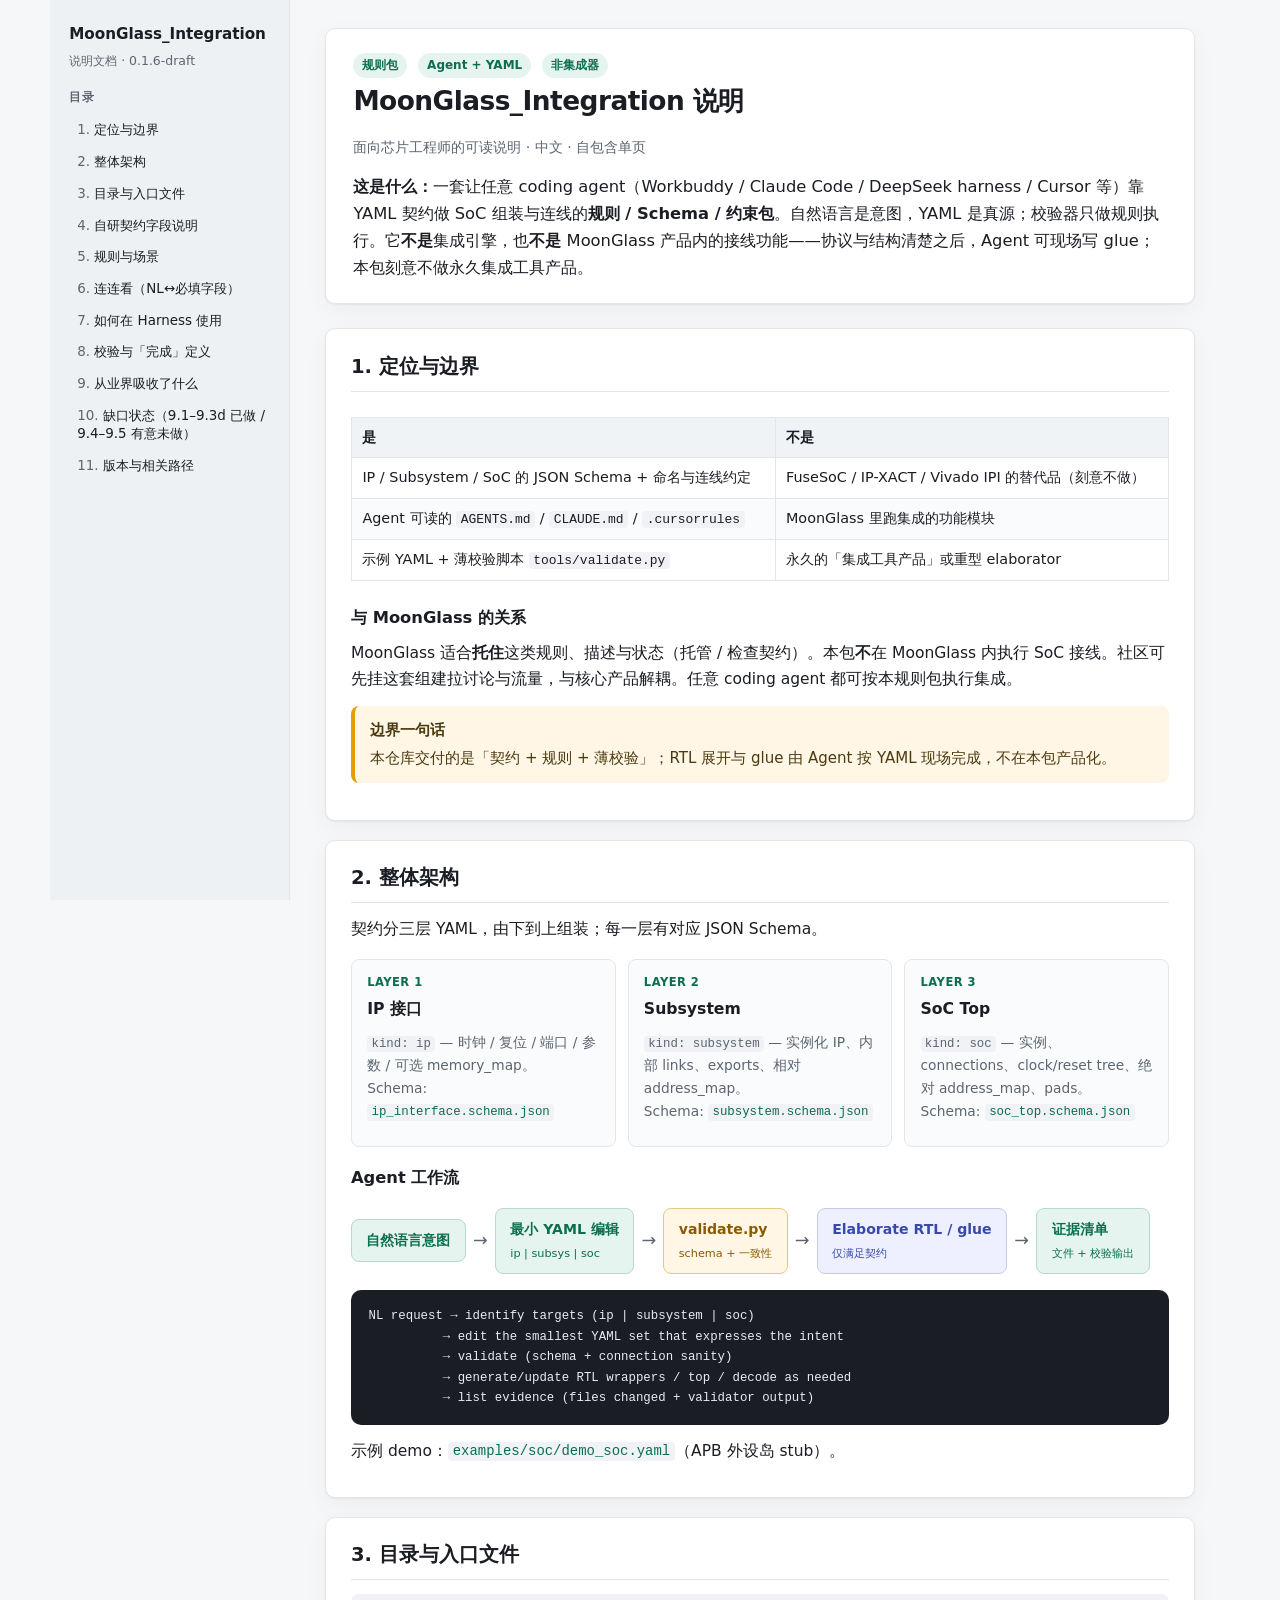
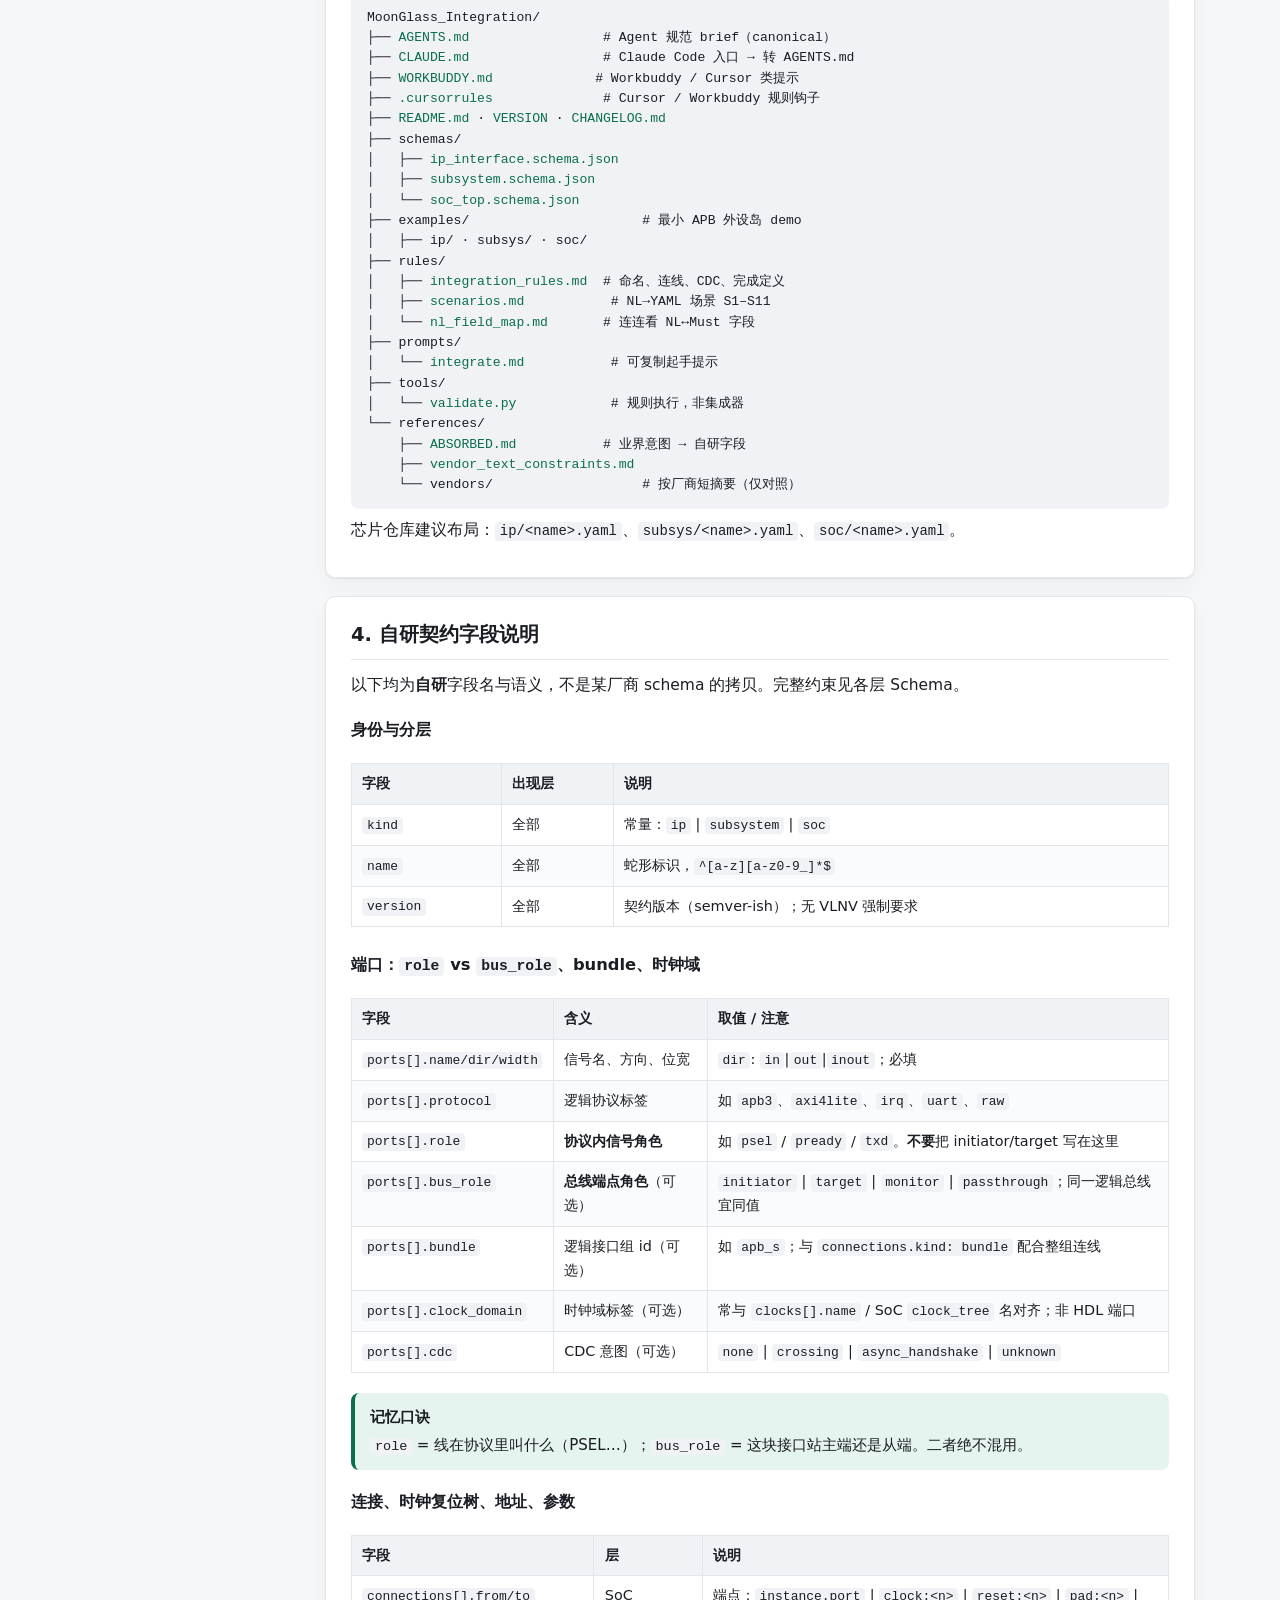
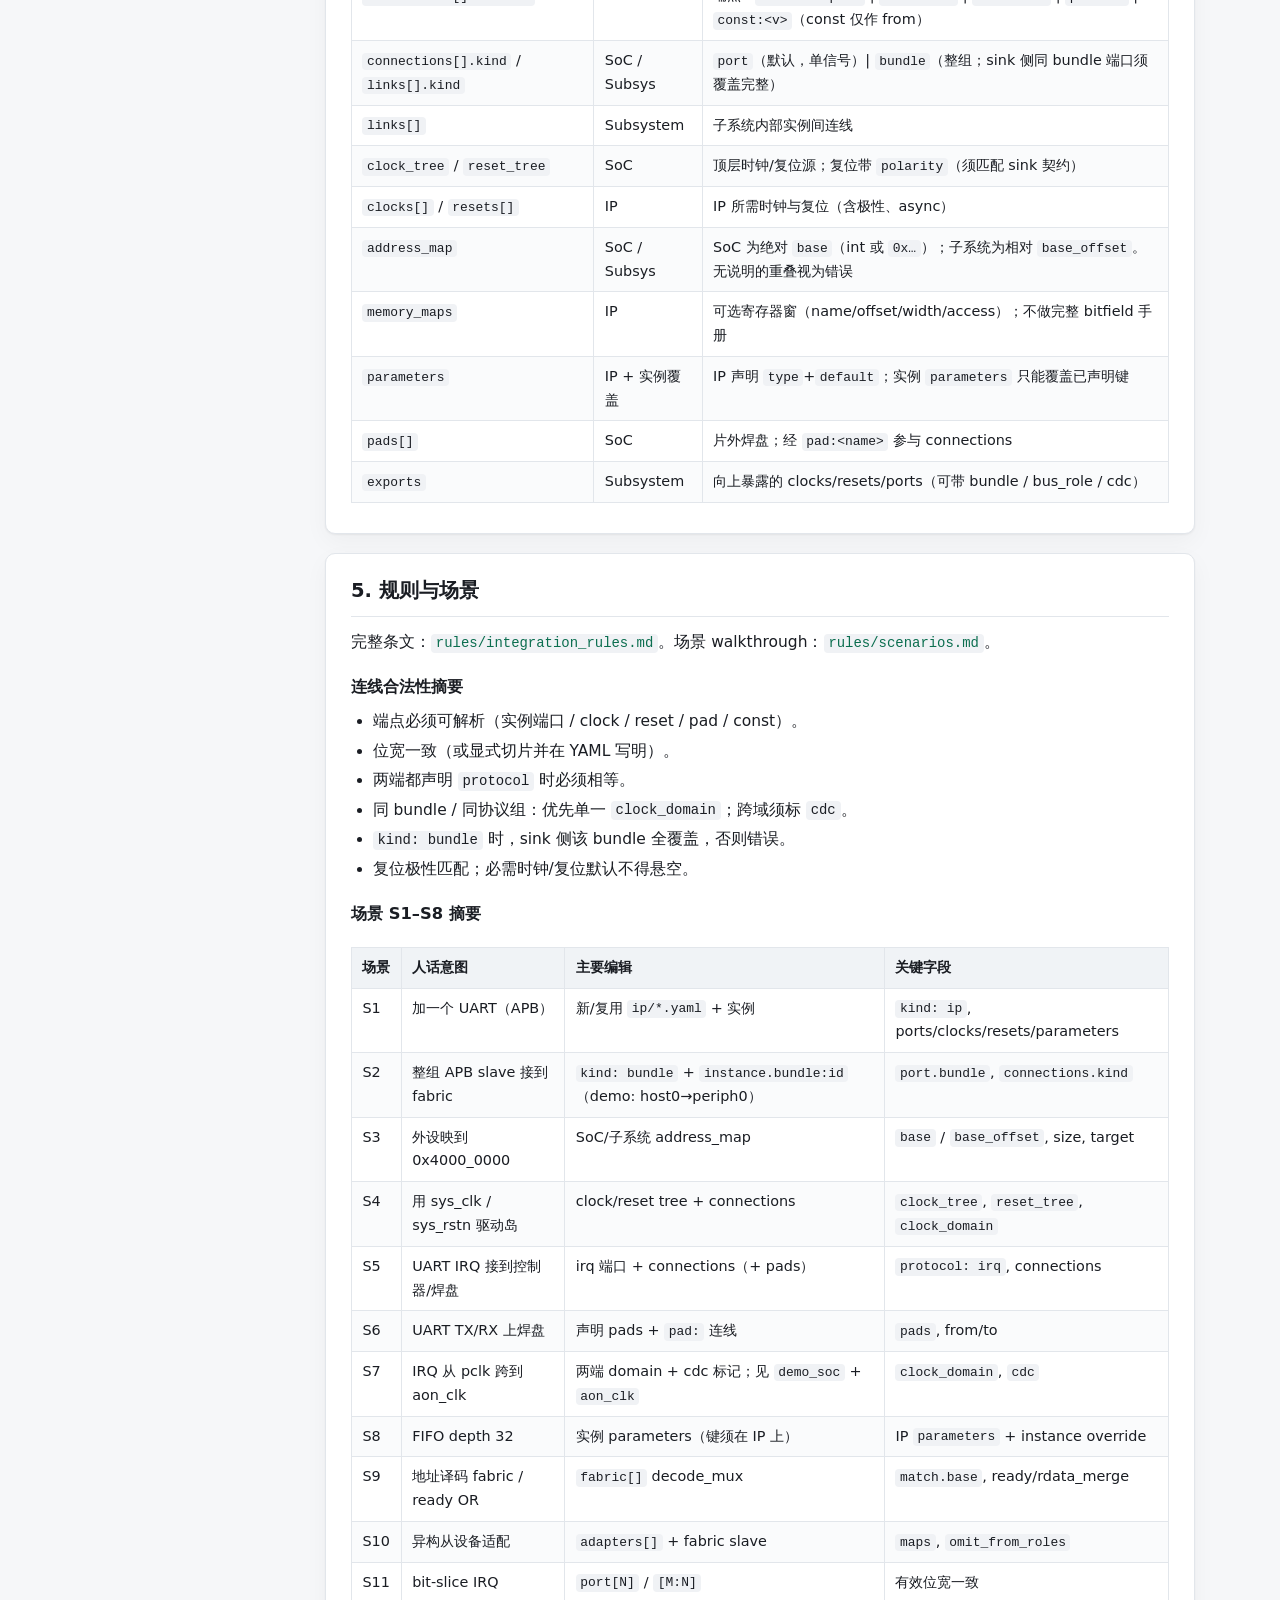
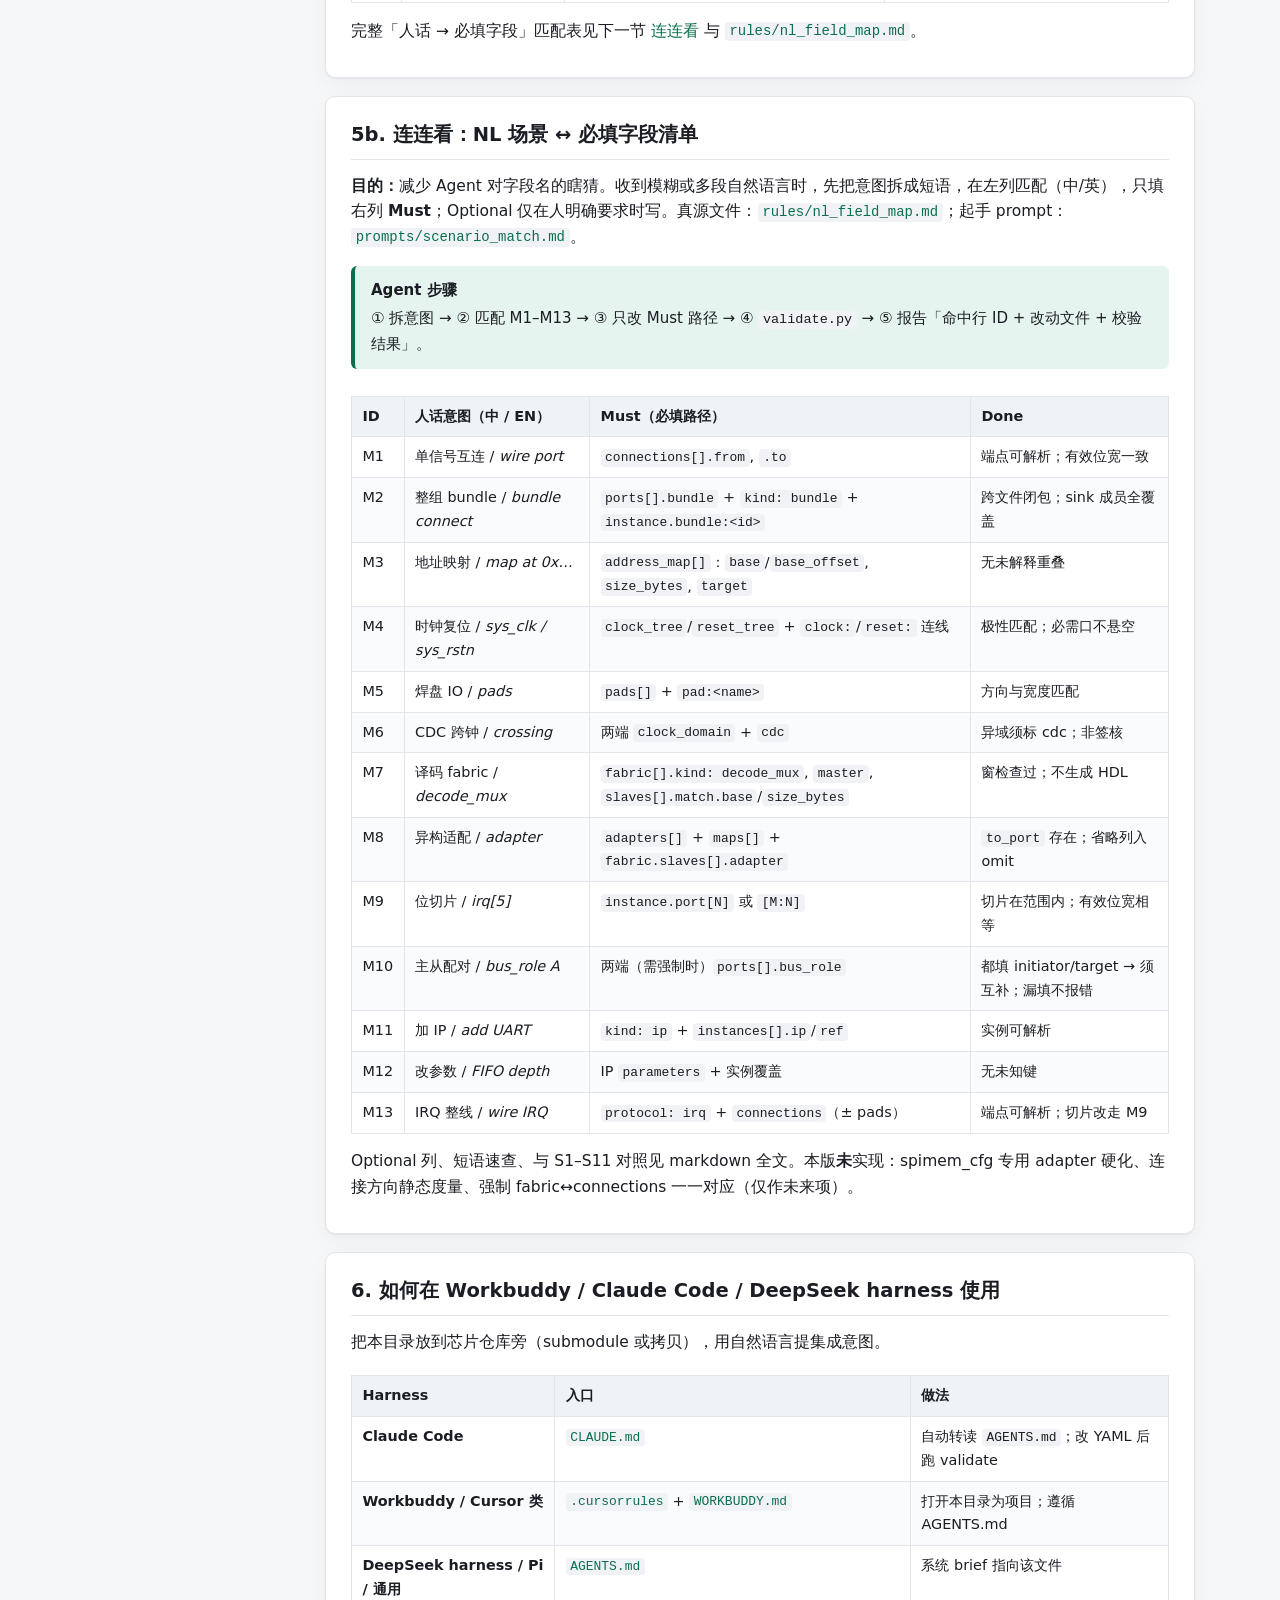
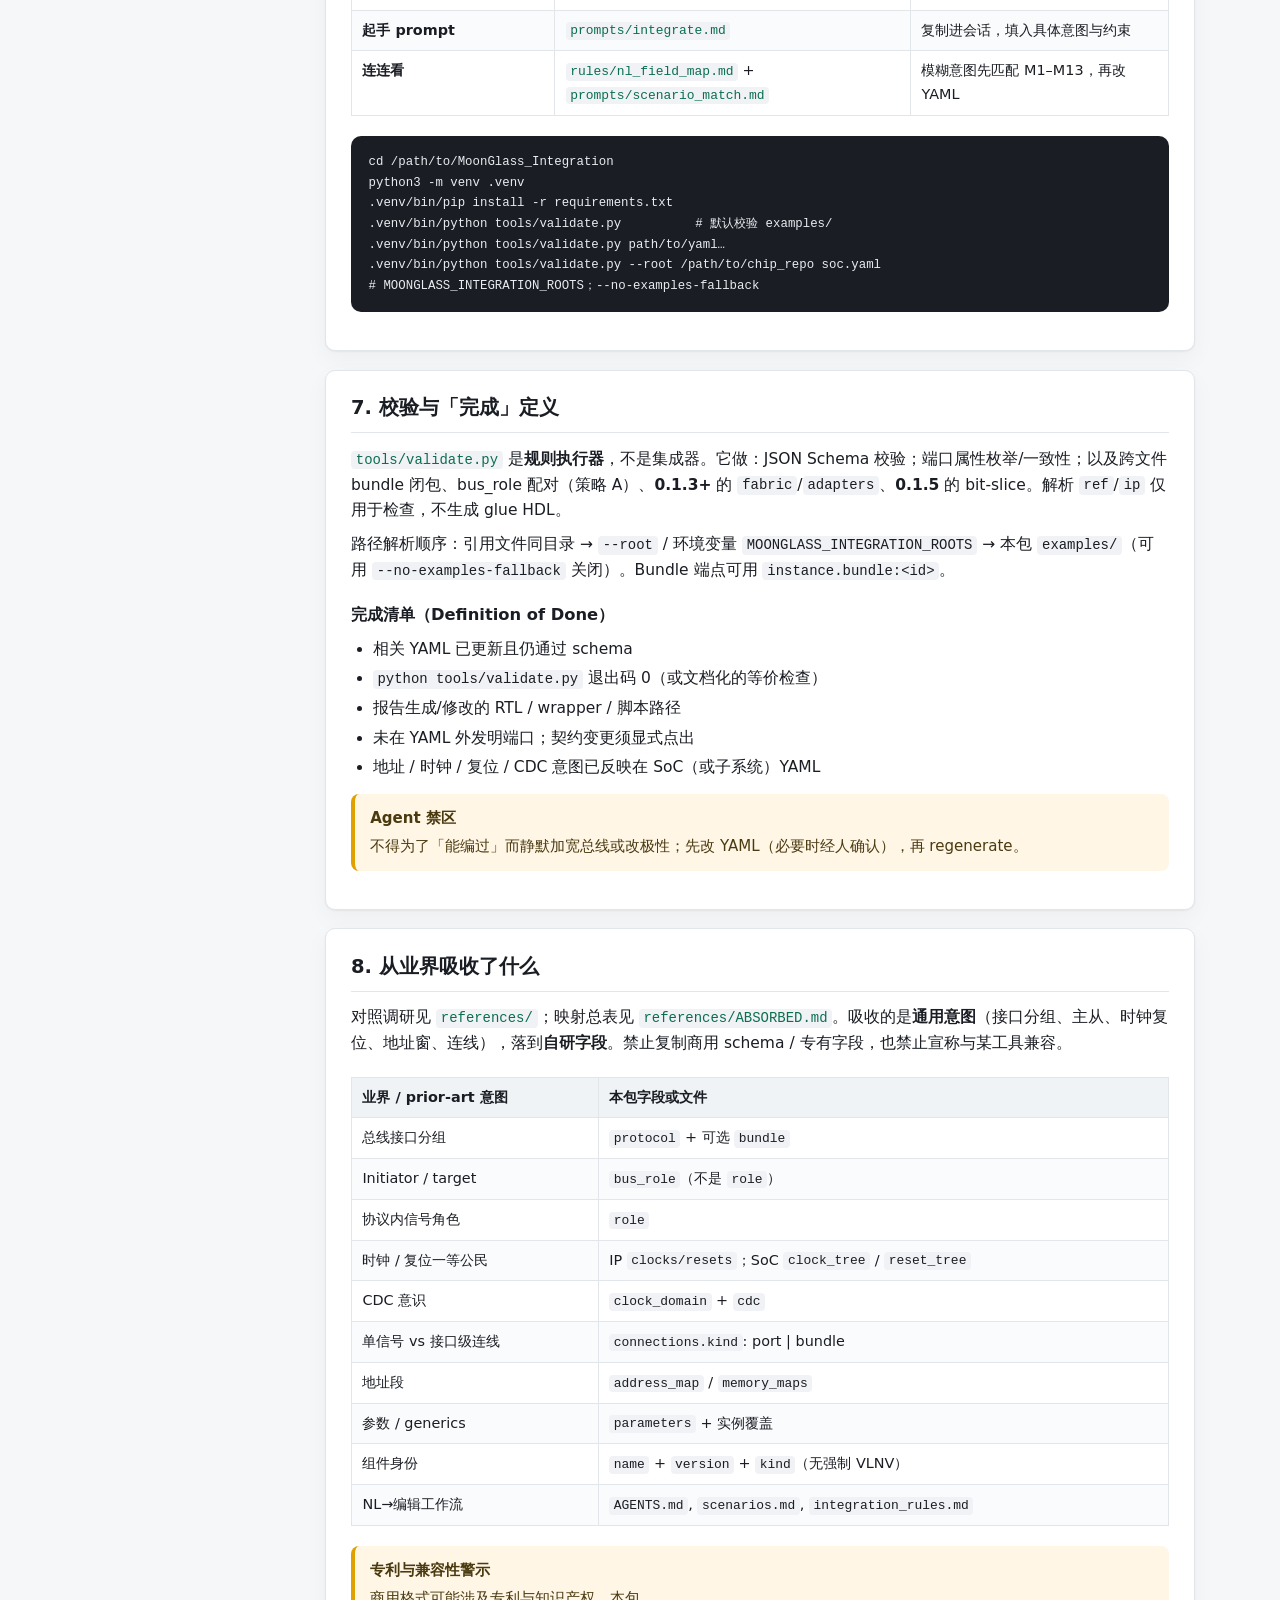
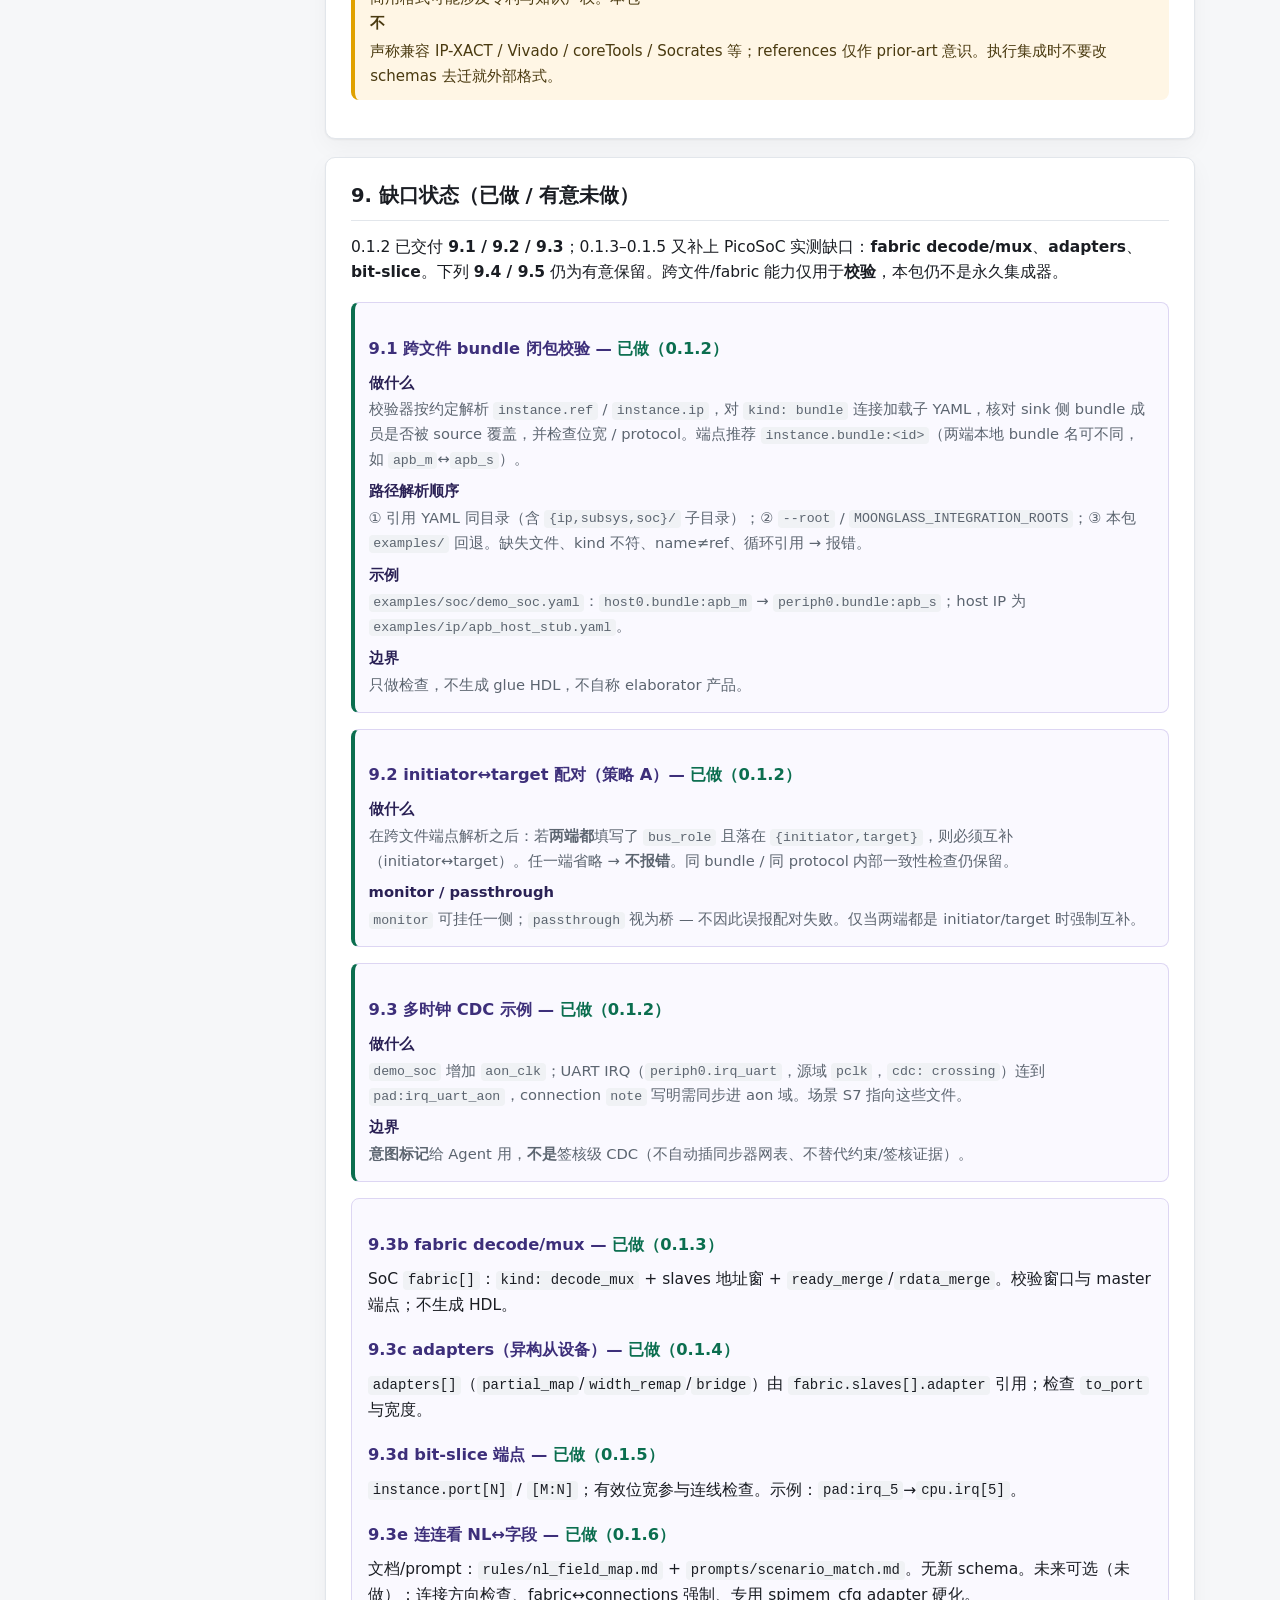
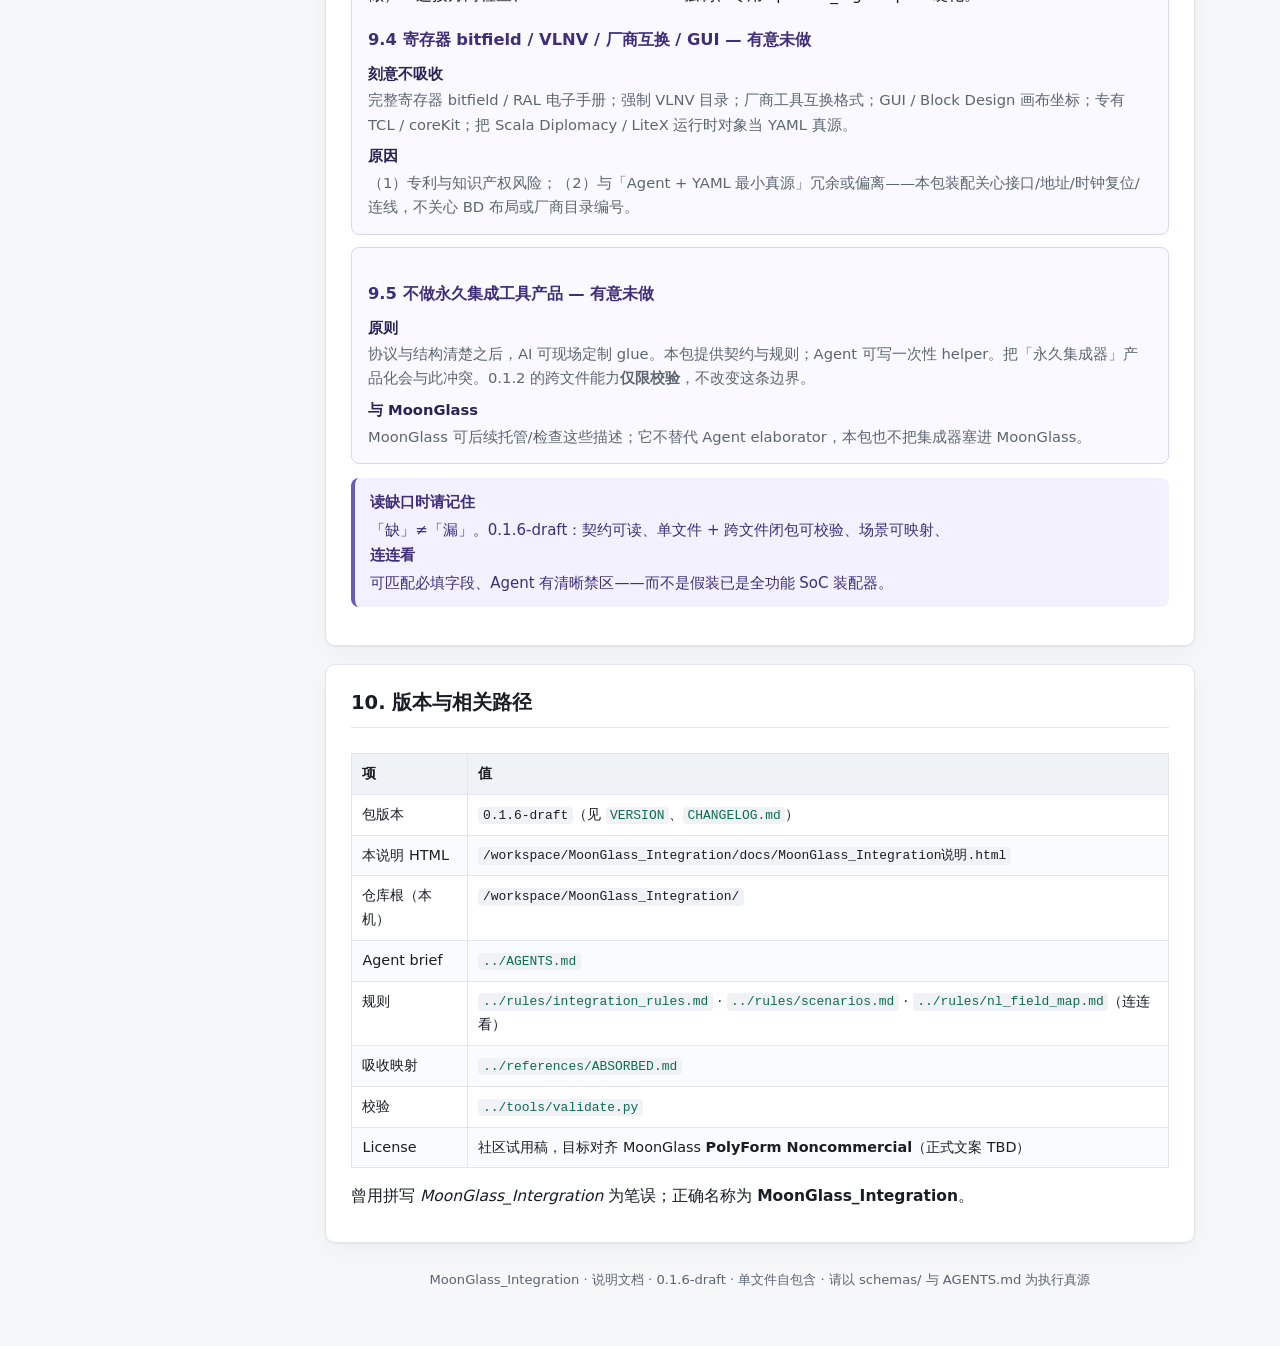
==== docs/MoonGlass_Integration说明.html @ 6720c14a "Initial MoonGlass_Integration rules pack (0.1.6-draft) YAML schemas, validate.py, NL 连连看 map, PicoSo" ====
<!DOCTYPE html>
<html lang="zh-CN">
<head>
<meta charset="utf-8">
<meta name="viewport" content="width=device-width, initial-scale=1">
<title>MoonGlass_Integration 说明 — 0.1.6-draft</title>
<style>
  :root {
    --bg: #f6f7f9;
    --card: #ffffff;
    --ink: #1a1d23;
    --muted: #5c6570;
    --line: #e2e6eb;
    --accent: #0b6e4f;
    --accent-soft: #e6f4ef;
    --warn: #8a5a00;
    --warn-bg: #fff6e5;
    --gap-bg: #f3f0ff;
    --gap-ink: #3d2f7a;
    --code-bg: #f0f2f5;
    --toc-w: 240px;
    --radius: 10px;
    --shadow: 0 1px 2px rgba(26,29,35,.06), 0 8px 24px rgba(26,29,35,.04);
    font-family: "Segoe UI", "PingFang SC", "Hiragino Sans GB", "Microsoft YaHei",
                 "Noto Sans CJK SC", system-ui, sans-serif;
  }
  * { box-sizing: border-box; }
  html { scroll-behavior: smooth; }
  body {
    margin: 0;
    color: var(--ink);
    background: var(--bg);
    line-height: 1.65;
    font-size: 15.5px;
  }
  a { color: var(--accent); text-decoration: none; }
  a:hover { text-decoration: underline; }
  code, .mono {
    font-family: ui-monospace, "SF Mono", Menlo, Consolas, "Noto Sans Mono", monospace;
    font-size: 0.9em;
  }
  code {
    background: var(--code-bg);
    padding: 0.1em 0.35em;
    border-radius: 4px;
  }
  pre {
    background: #1a1d23;
    color: #e8ecf0;
    padding: 1rem 1.1rem;
    border-radius: var(--radius);
    overflow-x: auto;
    font-size: 0.86rem;
    line-height: 1.5;
  }
  pre code { background: none; padding: 0; color: inherit; }

  .layout {
    display: grid;
    grid-template-columns: var(--toc-w) minmax(0, 1fr);
    gap: 0;
    max-width: 1180px;
    margin: 0 auto;
    min-height: 100vh;
  }
  nav.toc {
    position: sticky;
    top: 0;
    align-self: start;
    height: 100vh;
    overflow-y: auto;
    padding: 1.4rem 1rem 2rem 1.2rem;
    background: #eef1f4;
    border-right: 1px solid var(--line);
  }
  nav.toc .brand {
    font-weight: 700;
    font-size: 0.95rem;
    color: var(--ink);
    margin-bottom: 0.25rem;
  }
  nav.toc .ver {
    font-size: 0.78rem;
    color: var(--muted);
    margin-bottom: 1rem;
  }
  nav.toc h2 {
    font-size: 0.72rem;
    text-transform: uppercase;
    letter-spacing: .06em;
    color: var(--muted);
    margin: 0 0 0.55rem;
    font-weight: 600;
  }
  nav.toc ol {
    list-style: none;
    margin: 0;
    padding: 0;
    counter-reset: toc;
  }
  nav.toc li { margin: 0 0 0.15rem; }
  nav.toc a {
    display: block;
    padding: 0.35rem 0.5rem;
    border-radius: 6px;
    color: var(--ink);
    font-size: 0.84rem;
    line-height: 1.35;
    text-decoration: none;
  }
  nav.toc a:hover { background: #e0e5ea; text-decoration: none; }
  nav.toc a::before {
    counter-increment: toc;
    content: counter(toc) ". ";
    color: var(--muted);
    font-variant-numeric: tabular-nums;
  }

  main {
    padding: 1.75rem 2.2rem 3.5rem;
  }
  header.hero {
    background: var(--card);
    border: 1px solid var(--line);
    border-radius: var(--radius);
    box-shadow: var(--shadow);
    padding: 1.5rem 1.7rem 1.35rem;
    margin-bottom: 1.5rem;
  }
  header.hero h1 {
    margin: 0 0 0.35rem;
    font-size: 1.65rem;
    letter-spacing: -0.02em;
  }
  header.hero .meta {
    color: var(--muted);
    font-size: 0.88rem;
    margin-bottom: 0.9rem;
  }
  header.hero .lead {
    margin: 0;
    font-size: 1.02rem;
    max-width: 52rem;
  }
  .badge {
    display: inline-block;
    background: var(--accent-soft);
    color: var(--accent);
    font-size: 0.75rem;
    font-weight: 600;
    padding: 0.15rem 0.55rem;
    border-radius: 999px;
    margin-right: 0.4rem;
    vertical-align: middle;
  }

  section.block {
    background: var(--card);
    border: 1px solid var(--line);
    border-radius: var(--radius);
    box-shadow: var(--shadow);
    padding: 1.35rem 1.55rem 1.5rem;
    margin-bottom: 1.15rem;
    scroll-margin-top: 1rem;
  }
  section.block h2 {
    margin: 0 0 0.85rem;
    font-size: 1.22rem;
    padding-bottom: 0.5rem;
    border-bottom: 1px solid var(--line);
  }
  section.block h3 {
    margin: 1.15rem 0 0.5rem;
    font-size: 1.02rem;
  }
  section.block p { margin: 0.55rem 0; }
  section.block ul, section.block ol { margin: 0.4rem 0 0.6rem; padding-left: 1.35rem; }
  section.block li { margin: 0.25rem 0; }

  .callout {
    border-radius: 8px;
    padding: 0.75rem 0.95rem;
    margin: 0.85rem 0;
    font-size: 0.94rem;
  }
  .callout.warn { background: var(--warn-bg); border-left: 4px solid #e0a100; color: #4a3a10; }
  .callout.gap { background: var(--gap-bg); border-left: 4px solid #6b5bb8; color: var(--gap-ink); }
  .callout.ok { background: var(--accent-soft); border-left: 4px solid var(--accent); }
  .callout strong { display: block; margin-bottom: 0.2rem; }

  table {
    width: 100%;
    border-collapse: collapse;
    font-size: 0.9rem;
    margin: 0.7rem 0 0.4rem;
  }
  th, td {
    border: 1px solid var(--line);
    padding: 0.5rem 0.65rem;
    text-align: left;
    vertical-align: top;
  }
  th {
    background: #f0f3f6;
    font-weight: 600;
    white-space: nowrap;
  }
  tr:nth-child(even) td { background: #fafbfc; }
  .table-wrap { overflow-x: auto; }

  /* Architecture flow */
  .flow {
    display: flex;
    flex-wrap: wrap;
    align-items: center;
    gap: 0.45rem;
    margin: 1rem 0;
  }
  .flow .node {
    background: var(--accent-soft);
    border: 1px solid #b7d9cb;
    color: var(--accent);
    font-weight: 600;
    padding: 0.55rem 0.9rem;
    border-radius: 8px;
    font-size: 0.88rem;
  }
  .flow .arrow { color: var(--muted); font-size: 1.1rem; }
  .flow .node.rtl { background: #eef0ff; border-color: #c5cae8; color: #3949ab; }
  .flow .node.val { background: #fff6e5; border-color: #e8c97a; color: var(--warn); }

  .layers {
    display: grid;
    grid-template-columns: repeat(3, 1fr);
    gap: 0.75rem;
    margin: 1rem 0;
  }
  @media (max-width: 860px) {
    .layers { grid-template-columns: 1fr; }
    .layout { grid-template-columns: 1fr; }
    nav.toc {
      position: relative;
      height: auto;
      border-right: none;
      border-bottom: 1px solid var(--line);
    }
    main { padding: 1.2rem 1rem 2.5rem; }
  }
  .layer-card {
    border: 1px solid var(--line);
    border-radius: 8px;
    padding: 0.85rem 0.95rem;
    background: #fafbfc;
  }
  .layer-card .tag {
    font-size: 0.72rem;
    font-weight: 700;
    color: var(--accent);
    letter-spacing: .04em;
    text-transform: uppercase;
  }
  .layer-card h4 { margin: 0.25rem 0 0.4rem; font-size: 0.98rem; }
  .layer-card p { margin: 0; font-size: 0.86rem; color: var(--muted); }

  .filetree {
    background: var(--code-bg);
    border-radius: 8px;
    padding: 0.85rem 1rem;
    font-family: ui-monospace, Menlo, Consolas, monospace;
    font-size: 0.82rem;
    line-height: 1.55;
    overflow-x: auto;
  }
  .filetree a { color: var(--accent); }

  .gap-item {
    border: 1px solid #ddd6f3;
    border-radius: 8px;
    padding: 0.9rem 1rem;
    margin: 0.75rem 0;
    background: #faf9ff;
  }
  .gap-item h3 {
    margin: 0 0 0.4rem;
    font-size: 1rem;
    color: var(--gap-ink);
  }
  .gap-item .why {
    margin: 0.35rem 0 0;
    font-size: 0.92rem;
  }
  .gap-item .why dt {
    font-weight: 600;
    margin-top: 0.45rem;
    color: #2a2155;
  }
  .gap-item .why dd {
    margin: 0.15rem 0 0 0;
    color: var(--muted);
  }

  footer.page-foot {
    margin-top: 0.5rem;
    color: var(--muted);
    font-size: 0.82rem;
    text-align: center;
    padding: 0.5rem;
  }
</style>
</head>
<body>
<div class="layout">
<nav class="toc" aria-label="目录">
  <div class="brand">MoonGlass_Integration</div>
  <div class="ver">说明文档 · 0.1.6-draft</div>
  <h2>目录</h2>
  <ol>
    <li><a href="#定位与边界">定位与边界</a></li>
    <li><a href="#整体架构">整体架构</a></li>
    <li><a href="#目录与入口文件">目录与入口文件</a></li>
    <li><a href="#自研契约字段说明">自研契约字段说明</a></li>
    <li><a href="#规则与场景">规则与场景</a></li>
    <li><a href="#连连看">连连看（NL↔必填字段）</a></li>
    <li><a href="#如何使用">如何在 Harness 使用</a></li>
    <li><a href="#校验与完成定义">校验与「完成」定义</a></li>
    <li><a href="#从业界吸收了什么">从业界吸收了什么</a></li>
    <li><a href="#仍缺及原因">缺口状态（9.1–9.3d 已做 / 9.4–9.5 有意未做）</a></li>
    <li><a href="#版本与相关路径">版本与相关路径</a></li>
  </ol>
</nav>

<main>
<header class="hero" id="这是什么">
  <span class="badge">规则包</span>
  <span class="badge">Agent + YAML</span>
  <span class="badge">非集成器</span>
  <h1>MoonGlass_Integration 说明</h1>
  <p class="meta">面向芯片工程师的可读说明 · 中文 · 自包含单页</p>
  <p class="lead"><strong>这是什么：</strong>一套让任意 coding agent（Workbuddy / Claude Code / DeepSeek harness / Cursor 等）靠 YAML 契约做 SoC 组装与连线的<strong>规则 / Schema / 约束包</strong>。自然语言是意图，YAML 是真源；校验器只做规则执行。它<strong>不是</strong>集成引擎，也<strong>不是</strong> MoonGlass 产品内的接线功能——协议与结构清楚之后，Agent 可现场写 glue；本包刻意不做永久集成工具产品。</p>
</header>

<!-- 1 -->
<section class="block" id="定位与边界">
  <h2>1. 定位与边界</h2>
  <div class="table-wrap">
  <table>
    <thead><tr><th>是</th><th>不是</th></tr></thead>
    <tbody>
      <tr>
        <td>IP / Subsystem / SoC 的 JSON Schema + 命名与连线约定</td>
        <td>FuseSoC / IP-XACT / Vivado IPI 的替代品（刻意不做）</td>
      </tr>
      <tr>
        <td>Agent 可读的 <code>AGENTS.md</code> / <code>CLAUDE.md</code> / <code>.cursorrules</code></td>
        <td>MoonGlass 里跑集成的功能模块</td>
      </tr>
      <tr>
        <td>示例 YAML + 薄校验脚本 <code>tools/validate.py</code></td>
        <td>永久的「集成工具产品」或重型 elaborator</td>
      </tr>
    </tbody>
  </table>
  </div>
  <h3>与 MoonGlass 的关系</h3>
  <p>MoonGlass 适合<strong>托住</strong>这类规则、描述与状态（托管 / 检查契约）。本包<strong>不</strong>在 MoonGlass 内执行 SoC 接线。社区可先挂这套组建拉讨论与流量，与核心产品解耦。任意 coding agent 都可按本规则包执行集成。</p>
  <div class="callout warn">
    <strong>边界一句话</strong>
    本仓库交付的是「契约 + 规则 + 薄校验」；RTL 展开与 glue 由 Agent 按 YAML 现场完成，不在本包产品化。
  </div>
</section>

<!-- 2 -->
<section class="block" id="整体架构">
  <h2>2. 整体架构</h2>
  <p>契约分三层 YAML，由下到上组装；每一层有对应 JSON Schema。</p>
  <div class="layers">
    <div class="layer-card">
      <div class="tag">Layer 1</div>
      <h4>IP 接口</h4>
      <p><code>kind: ip</code> — 时钟 / 复位 / 端口 / 参数 / 可选 memory_map。<br>
      Schema: <a href="../schemas/ip_interface.schema.json"><code>ip_interface.schema.json</code></a></p>
    </div>
    <div class="layer-card">
      <div class="tag">Layer 2</div>
      <h4>Subsystem</h4>
      <p><code>kind: subsystem</code> — 实例化 IP、内部 links、exports、相对 address_map。<br>
      Schema: <a href="../schemas/subsystem.schema.json"><code>subsystem.schema.json</code></a></p>
    </div>
    <div class="layer-card">
      <div class="tag">Layer 3</div>
      <h4>SoC Top</h4>
      <p><code>kind: soc</code> — 实例、connections、clock/reset tree、绝对 address_map、pads。<br>
      Schema: <a href="../schemas/soc_top.schema.json"><code>soc_top.schema.json</code></a></p>
    </div>
  </div>

  <h3>Agent 工作流</h3>
  <div class="flow" aria-label="工作流图">
    <div class="node">自然语言意图</div>
    <div class="arrow">→</div>
    <div class="node">最小 YAML 编辑<br><span style="font-weight:400;font-size:0.8em">ip | subsys | soc</span></div>
    <div class="arrow">→</div>
    <div class="node val">validate.py<br><span style="font-weight:400;font-size:0.8em">schema + 一致性</span></div>
    <div class="arrow">→</div>
    <div class="node rtl">Elaborate RTL / glue<br><span style="font-weight:400;font-size:0.8em">仅满足契约</span></div>
    <div class="arrow">→</div>
    <div class="node">证据清单<br><span style="font-weight:400;font-size:0.8em">文件 + 校验输出</span></div>
  </div>
  <pre><code>NL request → identify targets (ip | subsystem | soc)
          → edit the smallest YAML set that expresses the intent
          → validate (schema + connection sanity)
          → generate/update RTL wrappers / top / decode as needed
          → list evidence (files changed + validator output)</code></pre>
  <p>示例 demo：<a href="../examples/soc/demo_soc.yaml"><code>examples/soc/demo_soc.yaml</code></a>（APB 外设岛 stub）。</p>
</section>

<!-- 3 -->
<section class="block" id="目录与入口文件">
  <h2>3. 目录与入口文件</h2>
  <div class="filetree">
MoonGlass_Integration/<br>
├── <a href="../AGENTS.md">AGENTS.md</a> &nbsp;&nbsp;&nbsp;&nbsp;&nbsp;&nbsp;&nbsp;&nbsp;&nbsp;&nbsp;&nbsp;&nbsp;&nbsp;&nbsp;&nbsp;&nbsp;# Agent 规范 brief（canonical）<br>
├── <a href="../CLAUDE.md">CLAUDE.md</a> &nbsp;&nbsp;&nbsp;&nbsp;&nbsp;&nbsp;&nbsp;&nbsp;&nbsp;&nbsp;&nbsp;&nbsp;&nbsp;&nbsp;&nbsp;&nbsp;# Claude Code 入口 → 转 AGENTS.md<br>
├── <a href="../WORKBUDDY.md">WORKBUDDY.md</a> &nbsp;&nbsp;&nbsp;&nbsp;&nbsp;&nbsp;&nbsp;&nbsp;&nbsp;&nbsp;&nbsp;&nbsp;# Workbuddy / Cursor 类提示<br>
├── <a href="../.cursorrules">.cursorrules</a> &nbsp;&nbsp;&nbsp;&nbsp;&nbsp;&nbsp;&nbsp;&nbsp;&nbsp;&nbsp;&nbsp;&nbsp;&nbsp;# Cursor / Workbuddy 规则钩子<br>
├── <a href="../README.md">README.md</a> · <a href="../VERSION">VERSION</a> · <a href="../CHANGELOG.md">CHANGELOG.md</a><br>
├── schemas/<br>
│&nbsp;&nbsp; ├── <a href="../schemas/ip_interface.schema.json">ip_interface.schema.json</a><br>
│&nbsp;&nbsp; ├── <a href="../schemas/subsystem.schema.json">subsystem.schema.json</a><br>
│&nbsp;&nbsp; └── <a href="../schemas/soc_top.schema.json">soc_top.schema.json</a><br>
├── examples/ &nbsp;&nbsp;&nbsp;&nbsp;&nbsp;&nbsp;&nbsp;&nbsp;&nbsp;&nbsp;&nbsp;&nbsp;&nbsp;&nbsp;&nbsp;&nbsp;&nbsp;&nbsp;&nbsp;&nbsp;&nbsp;# 最小 APB 外设岛 demo<br>
│&nbsp;&nbsp; ├── ip/ · subsys/ · soc/<br>
├── rules/<br>
│&nbsp;&nbsp; ├── <a href="../rules/integration_rules.md">integration_rules.md</a> &nbsp;# 命名、连线、CDC、完成定义<br>
│&nbsp;&nbsp; ├── <a href="../rules/scenarios.md">scenarios.md</a> &nbsp;&nbsp;&nbsp;&nbsp;&nbsp;&nbsp;&nbsp;&nbsp;&nbsp;&nbsp;# NL→YAML 场景 S1–S11<br>
│&nbsp;&nbsp; └── <a href="../rules/nl_field_map.md">nl_field_map.md</a> &nbsp;&nbsp;&nbsp;&nbsp;&nbsp;&nbsp;# 连连看 NL↔Must 字段<br>
├── prompts/<br>
│&nbsp;&nbsp; └── <a href="../prompts/integrate.md">integrate.md</a> &nbsp;&nbsp;&nbsp;&nbsp;&nbsp;&nbsp;&nbsp;&nbsp;&nbsp;&nbsp;# 可复制起手提示<br>
├── tools/<br>
│&nbsp;&nbsp; └── <a href="../tools/validate.py">validate.py</a> &nbsp;&nbsp;&nbsp;&nbsp;&nbsp;&nbsp;&nbsp;&nbsp;&nbsp;&nbsp;&nbsp;# 规则执行，非集成器<br>
└── references/<br>
&nbsp;&nbsp;&nbsp; ├── <a href="../references/ABSORBED.md">ABSORBED.md</a> &nbsp;&nbsp;&nbsp;&nbsp;&nbsp;&nbsp;&nbsp;&nbsp;&nbsp;&nbsp;# 业界意图 → 自研字段<br>
&nbsp;&nbsp;&nbsp; ├── <a href="../references/vendor_text_constraints.md">vendor_text_constraints.md</a><br>
&nbsp;&nbsp;&nbsp; └── vendors/ &nbsp;&nbsp;&nbsp;&nbsp;&nbsp;&nbsp;&nbsp;&nbsp;&nbsp;&nbsp;&nbsp;&nbsp;&nbsp;&nbsp;&nbsp;&nbsp;&nbsp;&nbsp;# 按厂商短摘要（仅对照）
  </div>
  <p>芯片仓库建议布局：<code>ip/&lt;name&gt;.yaml</code>、<code>subsys/&lt;name&gt;.yaml</code>、<code>soc/&lt;name&gt;.yaml</code>。</p>
</section>

<!-- 4 -->
<section class="block" id="自研契约字段说明">
  <h2>4. 自研契约字段说明</h2>
  <p>以下均为<strong>自研</strong>字段名与语义，不是某厂商 schema 的拷贝。完整约束见各层 Schema。</p>

  <h3>身份与分层</h3>
  <div class="table-wrap">
  <table>
    <thead><tr><th>字段</th><th>出现层</th><th>说明</th></tr></thead>
    <tbody>
      <tr><td><code>kind</code></td><td>全部</td><td>常量：<code>ip</code> | <code>subsystem</code> | <code>soc</code></td></tr>
      <tr><td><code>name</code></td><td>全部</td><td>蛇形标识，<code>^[a-z][a-z0-9_]*$</code></td></tr>
      <tr><td><code>version</code></td><td>全部</td><td>契约版本（semver-ish）；无 VLNV 强制要求</td></tr>
    </tbody>
  </table>
  </div>

  <h3>端口：<code>role</code> vs <code>bus_role</code>、bundle、时钟域</h3>
  <div class="table-wrap">
  <table>
    <thead><tr><th>字段</th><th>含义</th><th>取值 / 注意</th></tr></thead>
    <tbody>
      <tr>
        <td><code>ports[].name/dir/width</code></td>
        <td>信号名、方向、位宽</td>
        <td><code>dir</code>: <code>in</code>|<code>out</code>|<code>inout</code>；必填</td>
      </tr>
      <tr>
        <td><code>ports[].protocol</code></td>
        <td>逻辑协议标签</td>
        <td>如 <code>apb3</code>、<code>axi4lite</code>、<code>irq</code>、<code>uart</code>、<code>raw</code></td>
      </tr>
      <tr>
        <td><code>ports[].role</code></td>
        <td><strong>协议内信号角色</strong></td>
        <td>如 <code>psel</code> / <code>pready</code> / <code>txd</code>。<strong>不要</strong>把 initiator/target 写在这里</td>
      </tr>
      <tr>
        <td><code>ports[].bus_role</code></td>
        <td><strong>总线端点角色</strong>（可选）</td>
        <td><code>initiator</code> | <code>target</code> | <code>monitor</code> | <code>passthrough</code>；同一逻辑总线宜同值</td>
      </tr>
      <tr>
        <td><code>ports[].bundle</code></td>
        <td>逻辑接口组 id（可选）</td>
        <td>如 <code>apb_s</code>；与 <code>connections.kind: bundle</code> 配合整组连线</td>
      </tr>
      <tr>
        <td><code>ports[].clock_domain</code></td>
        <td>时钟域标签（可选）</td>
        <td>常与 <code>clocks[].name</code> / SoC <code>clock_tree</code> 名对齐；非 HDL 端口</td>
      </tr>
      <tr>
        <td><code>ports[].cdc</code></td>
        <td>CDC 意图（可选）</td>
        <td><code>none</code> | <code>crossing</code> | <code>async_handshake</code> | <code>unknown</code></td>
      </tr>
    </tbody>
  </table>
  </div>
  <div class="callout ok">
    <strong>记忆口诀</strong>
    <code>role</code> = 线在协议里叫什么（PSEL…）；<code>bus_role</code> = 这块接口站主端还是从端。二者绝不混用。
  </div>

  <h3>连接、时钟复位树、地址、参数</h3>
  <div class="table-wrap">
  <table>
    <thead><tr><th>字段</th><th>层</th><th>说明</th></tr></thead>
    <tbody>
      <tr>
        <td><code>connections[].from/to</code></td>
        <td>SoC</td>
        <td>端点：<code>instance.port</code> | <code>clock:&lt;n&gt;</code> | <code>reset:&lt;n&gt;</code> | <code>pad:&lt;n&gt;</code> | <code>const:&lt;v&gt;</code>（const 仅作 from）</td>
      </tr>
      <tr>
        <td><code>connections[].kind</code> / <code>links[].kind</code></td>
        <td>SoC / Subsys</td>
        <td><code>port</code>（默认，单信号）| <code>bundle</code>（整组；sink 侧同 bundle 端口须覆盖完整）</td>
      </tr>
      <tr>
        <td><code>links[]</code></td>
        <td>Subsystem</td>
        <td>子系统内部实例间连线</td>
      </tr>
      <tr>
        <td><code>clock_tree</code> / <code>reset_tree</code></td>
        <td>SoC</td>
        <td>顶层时钟/复位源；复位带 <code>polarity</code>（须匹配 sink 契约）</td>
      </tr>
      <tr>
        <td><code>clocks[]</code> / <code>resets[]</code></td>
        <td>IP</td>
        <td>IP 所需时钟与复位（含极性、async）</td>
      </tr>
      <tr>
        <td><code>address_map</code></td>
        <td>SoC / Subsys</td>
        <td>SoC 为绝对 <code>base</code>（int 或 <code>0x…</code>）；子系统为相对 <code>base_offset</code>。无说明的重叠视为错误</td>
      </tr>
      <tr>
        <td><code>memory_maps</code></td>
        <td>IP</td>
        <td>可选寄存器窗（name/offset/width/access）；不做完整 bitfield 手册</td>
      </tr>
      <tr>
        <td><code>parameters</code></td>
        <td>IP + 实例覆盖</td>
        <td>IP 声明 <code>type</code>+<code>default</code>；实例 <code>parameters</code> 只能覆盖已声明键</td>
      </tr>
      <tr>
        <td><code>pads[]</code></td>
        <td>SoC</td>
        <td>片外焊盘；经 <code>pad:&lt;name&gt;</code> 参与 connections</td>
      </tr>
      <tr>
        <td><code>exports</code></td>
        <td>Subsystem</td>
        <td>向上暴露的 clocks/resets/ports（可带 bundle / bus_role / cdc）</td>
      </tr>
    </tbody>
  </table>
  </div>
</section>

<!-- 5 -->
<section class="block" id="规则与场景">
  <h2>5. 规则与场景</h2>
  <p>完整条文：<a href="../rules/integration_rules.md"><code>rules/integration_rules.md</code></a>。场景 walkthrough：<a href="../rules/scenarios.md"><code>rules/scenarios.md</code></a>。</p>

  <h3>连线合法性摘要</h3>
  <ul>
    <li>端点必须可解析（实例端口 / clock / reset / pad / const）。</li>
    <li>位宽一致（或显式切片并在 YAML 写明）。</li>
    <li>两端都声明 <code>protocol</code> 时必须相等。</li>
    <li>同 bundle / 同协议组：优先单一 <code>clock_domain</code>；跨域须标 <code>cdc</code>。</li>
    <li><code>kind: bundle</code> 时，sink 侧该 bundle 全覆盖，否则错误。</li>
    <li>复位极性匹配；必需时钟/复位默认不得悬空。</li>
  </ul>

  <h3>场景 S1–S8 摘要</h3>
  <div class="table-wrap">
  <table>
    <thead><tr><th>场景</th><th>人话意图</th><th>主要编辑</th><th>关键字段</th></tr></thead>
    <tbody>
      <tr><td>S1</td><td>加一个 UART（APB）</td><td>新/复用 <code>ip/*.yaml</code> + 实例</td><td><code>kind: ip</code>, ports/clocks/resets/parameters</td></tr>
      <tr><td>S2</td><td>整组 APB slave 接到 fabric</td><td><code>kind: bundle</code> + <code>instance.bundle:id</code>（demo: host0→periph0）</td><td><code>port.bundle</code>, <code>connections.kind</code></td></tr>
      <tr><td>S3</td><td>外设映到 0x4000_0000</td><td>SoC/子系统 address_map</td><td><code>base</code> / <code>base_offset</code>, size, target</td></tr>
      <tr><td>S4</td><td>用 sys_clk / sys_rstn 驱动岛</td><td>clock/reset tree + connections</td><td><code>clock_tree</code>, <code>reset_tree</code>, <code>clock_domain</code></td></tr>
      <tr><td>S5</td><td>UART IRQ 接到控制器/焊盘</td><td>irq 端口 + connections（+ pads）</td><td><code>protocol: irq</code>, connections</td></tr>
      <tr><td>S6</td><td>UART TX/RX 上焊盘</td><td>声明 pads + <code>pad:</code> 连线</td><td><code>pads</code>, from/to</td></tr>
      <tr><td>S7</td><td>IRQ 从 pclk 跨到 aon_clk</td><td>两端 domain + cdc 标记；见 <code>demo_soc</code> + <code>aon_clk</code></td><td><code>clock_domain</code>, <code>cdc</code></td></tr>
      <tr><td>S8</td><td>FIFO depth 32</td><td>实例 parameters（键须在 IP 上）</td><td>IP <code>parameters</code> + instance override</td></tr>
      <tr><td>S9</td><td>地址译码 fabric / ready OR</td><td><code>fabric[]</code> decode_mux</td><td><code>match.base</code>, ready/rdata_merge</td></tr>
      <tr><td>S10</td><td>异构从设备适配</td><td><code>adapters[]</code> + fabric slave</td><td><code>maps</code>, <code>omit_from_roles</code></td></tr>
      <tr><td>S11</td><td>bit-slice IRQ</td><td><code>port[N]</code> / <code>[M:N]</code></td><td>有效位宽一致</td></tr>
    </tbody>
  </table>
  </div>
  <p>完整「人话 → 必填字段」匹配表见下一节 <a href="#连连看">连连看</a> 与 <a href="../rules/nl_field_map.md"><code>rules/nl_field_map.md</code></a>。</p>
</section>

<!-- 5b 连连看 -->
<section class="block" id="连连看">
  <h2>5b. 连连看：NL 场景 ↔ 必填字段清单</h2>
  <p><strong>目的：</strong>减少 Agent 对字段名的瞎猜。收到模糊或多段自然语言时，先把意图拆成短语，在左列匹配（中/英），只填右列 <strong>Must</strong>；Optional 仅在人明确要求时写。真源文件：<a href="../rules/nl_field_map.md"><code>rules/nl_field_map.md</code></a>；起手 prompt：<a href="../prompts/scenario_match.md"><code>prompts/scenario_match.md</code></a>。</p>
  <div class="callout" style="background:var(--accent-soft);border-left:4px solid var(--accent);padding:0.75rem 1rem;margin:1rem 0;border-radius:6px;">
    <strong>Agent 步骤</strong>
    ① 拆意图 → ② 匹配 M1–M13 → ③ 只改 Must 路径 → ④ <code>validate.py</code> → ⑤ 报告「命中行 ID + 改动文件 + 校验结果」。
  </div>
  <div class="table-wrap">
  <table>
    <thead><tr><th>ID</th><th>人话意图（中 / EN）</th><th>Must（必填路径）</th><th>Done</th></tr></thead>
    <tbody>
      <tr><td>M1</td><td>单信号互连 / <em>wire port</em></td><td><code>connections[].from</code>, <code>.to</code></td><td>端点可解析；有效位宽一致</td></tr>
      <tr><td>M2</td><td>整组 bundle / <em>bundle connect</em></td><td><code>ports[].bundle</code> + <code>kind: bundle</code> + <code>instance.bundle:&lt;id&gt;</code></td><td>跨文件闭包；sink 成员全覆盖</td></tr>
      <tr><td>M3</td><td>地址映射 / <em>map at 0x…</em></td><td><code>address_map[]</code>：<code>base</code>/<code>base_offset</code>, <code>size_bytes</code>, <code>target</code></td><td>无未解释重叠</td></tr>
      <tr><td>M4</td><td>时钟复位 / <em>sys_clk / sys_rstn</em></td><td><code>clock_tree</code>/<code>reset_tree</code> + <code>clock:</code>/<code>reset:</code> 连线</td><td>极性匹配；必需口不悬空</td></tr>
      <tr><td>M5</td><td>焊盘 IO / <em>pads</em></td><td><code>pads[]</code> + <code>pad:&lt;name&gt;</code></td><td>方向与宽度匹配</td></tr>
      <tr><td>M6</td><td>CDC 跨钟 / <em>crossing</em></td><td>两端 <code>clock_domain</code> + <code>cdc</code></td><td>异域须标 cdc；非签核</td></tr>
      <tr><td>M7</td><td>译码 fabric / <em>decode_mux</em></td><td><code>fabric[].kind: decode_mux</code>, <code>master</code>, <code>slaves[].match.base</code>/<code>size_bytes</code></td><td>窗检查过；不生成 HDL</td></tr>
      <tr><td>M8</td><td>异构适配 / <em>adapter</em></td><td><code>adapters[]</code> + <code>maps[]</code> + <code>fabric.slaves[].adapter</code></td><td><code>to_port</code> 存在；省略列入 omit</td></tr>
      <tr><td>M9</td><td>位切片 / <em>irq[5]</em></td><td><code>instance.port[N]</code> 或 <code>[M:N]</code></td><td>切片在范围内；有效位宽相等</td></tr>
      <tr><td>M10</td><td>主从配对 / <em>bus_role A</em></td><td>两端（需强制时）<code>ports[].bus_role</code></td><td>都填 initiator/target → 须互补；漏填不报错</td></tr>
      <tr><td>M11</td><td>加 IP / <em>add UART</em></td><td><code>kind: ip</code> + <code>instances[].ip</code>/<code>ref</code></td><td>实例可解析</td></tr>
      <tr><td>M12</td><td>改参数 / <em>FIFO depth</em></td><td>IP <code>parameters</code> + 实例覆盖</td><td>无未知键</td></tr>
      <tr><td>M13</td><td>IRQ 整线 / <em>wire IRQ</em></td><td><code>protocol: irq</code> + <code>connections</code>（± pads）</td><td>端点可解析；切片改走 M9</td></tr>
    </tbody>
  </table>
  </div>
  <p>Optional 列、短语速查、与 S1–S11 对照见 markdown 全文。本版<strong>未</strong>实现：spimem_cfg 专用 adapter 硬化、连接方向静态度量、强制 fabric↔connections 一一对应（仅作未来项）。</p>
</section>

<!-- 6 -->
<section class="block" id="如何使用">
  <h2>6. 如何在 Workbuddy / Claude Code / DeepSeek harness 使用</h2>
  <p>把本目录放到芯片仓库旁（submodule 或拷贝），用自然语言提集成意图。</p>
  <div class="table-wrap">
  <table>
    <thead><tr><th>Harness</th><th>入口</th><th>做法</th></tr></thead>
    <tbody>
      <tr>
        <td><strong>Claude Code</strong></td>
        <td><a href="../CLAUDE.md"><code>CLAUDE.md</code></a></td>
        <td>自动转读 <code>AGENTS.md</code>；改 YAML 后跑 validate</td>
      </tr>
      <tr>
        <td><strong>Workbuddy / Cursor 类</strong></td>
        <td><a href="../.cursorrules"><code>.cursorrules</code></a> + <a href="../WORKBUDDY.md"><code>WORKBUDDY.md</code></a></td>
        <td>打开本目录为项目；遵循 AGENTS.md</td>
      </tr>
      <tr>
        <td><strong>DeepSeek harness / Pi / 通用</strong></td>
        <td><a href="../AGENTS.md"><code>AGENTS.md</code></a></td>
        <td>系统 brief 指向该文件</td>
      </tr>
      <tr>
        <td><strong>起手 prompt</strong></td>
        <td><a href="../prompts/integrate.md"><code>prompts/integrate.md</code></a></td>
        <td>复制进会话，填入具体意图与约束</td>
      </tr>
      <tr>
        <td><strong>连连看</strong></td>
        <td><a href="../rules/nl_field_map.md"><code>rules/nl_field_map.md</code></a> + <a href="../prompts/scenario_match.md"><code>prompts/scenario_match.md</code></a></td>
        <td>模糊意图先匹配 M1–M13，再改 YAML</td>
      </tr>
    </tbody>
  </table>
  </div>
  <pre><code>cd /path/to/MoonGlass_Integration
python3 -m venv .venv
.venv/bin/pip install -r requirements.txt
.venv/bin/python tools/validate.py          # 默认校验 examples/
.venv/bin/python tools/validate.py path/to/yaml…
.venv/bin/python tools/validate.py --root /path/to/chip_repo soc.yaml
# MOONGLASS_INTEGRATION_ROOTS；--no-examples-fallback</code></pre>
</section>

<!-- 7 -->
<section class="block" id="校验与完成定义">
  <h2>7. 校验与「完成」定义</h2>
  <p><a href="../tools/validate.py"><code>tools/validate.py</code></a> 是<strong>规则执行器</strong>，不是集成器。它做：JSON Schema 校验；端口属性枚举/一致性；以及跨文件 bundle 闭包、bus_role 配对（策略 A）、<strong>0.1.3+</strong> 的 <code>fabric</code>/<code>adapters</code>、<strong>0.1.5</strong> 的 bit-slice。解析 <code>ref</code>/<code>ip</code> 仅用于检查，不生成 glue HDL。</p>
  <p>路径解析顺序：引用文件同目录 → <code>--root</code> / 环境变量 <code>MOONGLASS_INTEGRATION_ROOTS</code> → 本包 <code>examples/</code>（可用 <code>--no-examples-fallback</code> 关闭）。Bundle 端点可用 <code>instance.bundle:&lt;id&gt;</code>。</p>
  <h3>完成清单（Definition of Done）</h3>
  <ul>
    <li>相关 YAML 已更新且仍通过 schema</li>
    <li><code>python tools/validate.py</code> 退出码 0（或文档化的等价检查）</li>
    <li>报告生成/修改的 RTL / wrapper / 脚本路径</li>
    <li>未在 YAML 外发明端口；契约变更须显式点出</li>
    <li>地址 / 时钟 / 复位 / CDC 意图已反映在 SoC（或子系统）YAML</li>
  </ul>
  <div class="callout warn">
    <strong>Agent 禁区</strong>
    不得为了「能编过」而静默加宽总线或改极性；先改 YAML（必要时经人确认），再 regenerate。
  </div>
</section>

<!-- 8 -->
<section class="block" id="从业界吸收了什么">
  <h2>8. 从业界吸收了什么</h2>
  <p>对照调研见 <a href="../references/"><code>references/</code></a>；映射总表见 <a href="../references/ABSORBED.md"><code>references/ABSORBED.md</code></a>。吸收的是<strong>通用意图</strong>（接口分组、主从、时钟复位、地址窗、连线），落到<strong>自研字段</strong>。禁止复制商用 schema / 专有字段，也禁止宣称与某工具兼容。</p>
  <div class="table-wrap">
  <table>
    <thead><tr><th>业界 / prior-art 意图</th><th>本包字段或文件</th></tr></thead>
    <tbody>
      <tr><td>总线接口分组</td><td><code>protocol</code> + 可选 <code>bundle</code></td></tr>
      <tr><td>Initiator / target</td><td><code>bus_role</code>（不是 <code>role</code>）</td></tr>
      <tr><td>协议内信号角色</td><td><code>role</code></td></tr>
      <tr><td>时钟 / 复位一等公民</td><td>IP <code>clocks/resets</code>；SoC <code>clock_tree</code> / <code>reset_tree</code></td></tr>
      <tr><td>CDC 意识</td><td><code>clock_domain</code> + <code>cdc</code></td></tr>
      <tr><td>单信号 vs 接口级连线</td><td><code>connections.kind</code>: port | bundle</td></tr>
      <tr><td>地址段</td><td><code>address_map</code> / <code>memory_maps</code></td></tr>
      <tr><td>参数 / generics</td><td><code>parameters</code> + 实例覆盖</td></tr>
      <tr><td>组件身份</td><td><code>name</code> + <code>version</code> + <code>kind</code>（无强制 VLNV）</td></tr>
      <tr><td>NL→编辑工作流</td><td><code>AGENTS.md</code>, <code>scenarios.md</code>, <code>integration_rules.md</code></td></tr>
    </tbody>
  </table>
  </div>
  <div class="callout warn">
    <strong>专利与兼容性警示</strong>
    商用格式可能涉及专利与知识产权。本包<strong>不</strong>声称兼容 IP-XACT / Vivado / coreTools / Socrates 等；references 仅作 prior-art 意识。执行集成时不要改 schemas 去迁就外部格式。
  </div>
</section>

<!-- 9 -->
<section class="block" id="仍缺及原因">
  <h2>9. 缺口状态（已做 / 有意未做）</h2>
  <p>0.1.2 已交付 <strong>9.1 / 9.2 / 9.3</strong>；0.1.3–0.1.5 又补上 PicoSoC 实测缺口：<strong>fabric decode/mux</strong>、<strong>adapters</strong>、<strong>bit-slice</strong>。下列 <strong>9.4 / 9.5</strong> 仍为有意保留。跨文件/fabric 能力仅用于<strong>校验</strong>，本包仍不是永久集成器。</p>

  <div class="gap-item" style="border-left:4px solid var(--accent);padding-left:0.85rem;margin:1rem 0;">
    <h3>9.1 跨文件 bundle 闭包校验 — <span style="color:var(--accent)">已做（0.1.2）</span></h3>
    <dl class="why">
      <dt>做什么</dt>
      <dd>校验器按约定解析 <code>instance.ref</code> / <code>instance.ip</code>，对 <code>kind: bundle</code> 连接加载子 YAML，核对 sink 侧 bundle 成员是否被 source 覆盖，并检查位宽 / protocol。端点推荐 <code>instance.bundle:&lt;id&gt;</code>（两端本地 bundle 名可不同，如 <code>apb_m</code>↔<code>apb_s</code>）。</dd>
      <dt>路径解析顺序</dt>
      <dd>① 引用 YAML 同目录（含 <code>{ip,subsys,soc}/</code> 子目录）；② <code>--root</code> / <code>MOONGLASS_INTEGRATION_ROOTS</code>；③ 本包 <code>examples/</code> 回退。缺失文件、kind 不符、name≠ref、循环引用 → 报错。</dd>
      <dt>示例</dt>
      <dd><code>examples/soc/demo_soc.yaml</code>：<code>host0.bundle:apb_m</code> → <code>periph0.bundle:apb_s</code>；host IP 为 <code>examples/ip/apb_host_stub.yaml</code>。</dd>
      <dt>边界</dt>
      <dd>只做检查，不生成 glue HDL，不自称 elaborator 产品。</dd>
    </dl>
  </div>

  <div class="gap-item" style="border-left:4px solid var(--accent);padding-left:0.85rem;margin:1rem 0;">
    <h3>9.2 initiator↔target 配对（策略 A）— <span style="color:var(--accent)">已做（0.1.2）</span></h3>
    <dl class="why">
      <dt>做什么</dt>
      <dd>在跨文件端点解析之后：若<strong>两端都</strong>填写了 <code>bus_role</code> 且落在 <code>{initiator,target}</code>，则必须互补（initiator↔target）。任一端省略 → <strong>不报错</strong>。同 bundle / 同 protocol 内部一致性检查仍保留。</dd>
      <dt>monitor / passthrough</dt>
      <dd><code>monitor</code> 可挂任一侧；<code>passthrough</code> 视为桥 — 不因此误报配对失败。仅当两端都是 initiator/target 时强制互补。</dd>
    </dl>
  </div>

  <div class="gap-item" style="border-left:4px solid var(--accent);padding-left:0.85rem;margin:1rem 0;">
    <h3>9.3 多时钟 CDC 示例 — <span style="color:var(--accent)">已做（0.1.2）</span></h3>
    <dl class="why">
      <dt>做什么</dt>
      <dd><code>demo_soc</code> 增加 <code>aon_clk</code>；UART IRQ（<code>periph0.irq_uart</code>，源域 <code>pclk</code>，<code>cdc: crossing</code>）连到 <code>pad:irq_uart_aon</code>，connection <code>note</code> 写明需同步进 aon 域。场景 S7 指向这些文件。</dd>
      <dt>边界</dt>
      <dd><strong>意图标记</strong>给 Agent 用，<strong>不是</strong>签核级 CDC（不自动插同步器网表、不替代约束/签核证据）。</dd>
    </dl>
  </div>

  <div class="gap-item">
    <h3>9.3b fabric decode/mux — <span style="color:var(--accent)">已做（0.1.3）</span></h3>
    <p>SoC <code>fabric[]</code>：<code>kind: decode_mux</code> + slaves 地址窗 + <code>ready_merge</code>/<code>rdata_merge</code>。校验窗口与 master 端点；不生成 HDL。</p>
    <h3>9.3c adapters（异构从设备）— <span style="color:var(--accent)">已做（0.1.4）</span></h3>
    <p><code>adapters[]</code>（<code>partial_map</code>/<code>width_remap</code>/<code>bridge</code>）由 <code>fabric.slaves[].adapter</code> 引用；检查 <code>to_port</code> 与宽度。</p>
    <h3>9.3d bit-slice 端点 — <span style="color:var(--accent)">已做（0.1.5）</span></h3>
    <p><code>instance.port[N]</code> / <code>[M:N]</code>；有效位宽参与连线检查。示例：<code>pad:irq_5</code>→<code>cpu.irq[5]</code>。</p>
    <h3>9.3e 连连看 NL↔字段 — <span style="color:var(--accent)">已做（0.1.6）</span></h3>
    <p>文档/prompt：<code>rules/nl_field_map.md</code> + <code>prompts/scenario_match.md</code>。无新 schema。未来可选（未做）：连接方向检查、fabric↔connections 强制、专用 spimem_cfg adapter 硬化。</p>
    <h3>9.4 寄存器 bitfield / VLNV / 厂商互换 / GUI — 有意未做</h3>
    <dl class="why">
      <dt>刻意不吸收</dt>
      <dd>完整寄存器 bitfield / RAL 电子手册；强制 VLNV 目录；厂商工具互换格式；GUI / Block Design 画布坐标；专有 TCL / coreKit；把 Scala Diplomacy / LiteX 运行时对象当 YAML 真源。</dd>
      <dt>原因</dt>
      <dd>（1）专利与知识产权风险；（2）与「Agent + YAML 最小真源」冗余或偏离——本包装配关心接口/地址/时钟复位/连线，不关心 BD 布局或厂商目录编号。</dd>
    </dl>
  </div>

  <div class="gap-item">
    <h3>9.5 不做永久集成工具产品 — 有意未做</h3>
    <dl class="why">
      <dt>原则</dt>
      <dd>协议与结构清楚之后，AI 可现场定制 glue。本包提供契约与规则；Agent 可写一次性 helper。把「永久集成器」产品化会与此冲突。0.1.2 的跨文件能力<strong>仅限校验</strong>，不改变这条边界。</dd>
      <dt>与 MoonGlass</dt>
      <dd>MoonGlass 可后续托管/检查这些描述；它不替代 Agent elaborator，本包也不把集成器塞进 MoonGlass。</dd>
    </dl>
  </div>

  <div class="callout gap">
    <strong>读缺口时请记住</strong>
    「缺」≠「漏」。0.1.6-draft：契约可读、单文件 + 跨文件闭包可校验、场景可映射、<strong>连连看</strong>可匹配必填字段、Agent 有清晰禁区——而不是假装已是全功能 SoC 装配器。
  </div>
</section>

<!-- 10 -->
<section class="block" id="版本与相关路径">
  <h2>10. 版本与相关路径</h2>
  <div class="table-wrap">
  <table>
    <thead><tr><th>项</th><th>值</th></tr></thead>
    <tbody>
      <tr><td>包版本</td><td><code>0.1.6-draft</code>（见 <a href="../VERSION"><code>VERSION</code></a>、<a href="../CHANGELOG.md"><code>CHANGELOG.md</code></a>）</td></tr>
      <tr><td>本说明 HTML</td><td><code>/workspace/MoonGlass_Integration/docs/MoonGlass_Integration说明.html</code></td></tr>
      <tr><td>仓库根（本机）</td><td><code>/workspace/MoonGlass_Integration/</code></td></tr>
      <tr><td>Agent brief</td><td><a href="../AGENTS.md"><code>../AGENTS.md</code></a></td></tr>
      <tr><td>规则</td><td><a href="../rules/integration_rules.md"><code>../rules/integration_rules.md</code></a> · <a href="../rules/scenarios.md"><code>../rules/scenarios.md</code></a> · <a href="../rules/nl_field_map.md"><code>../rules/nl_field_map.md</code></a>（连连看）</td></tr>
      <tr><td>吸收映射</td><td><a href="../references/ABSORBED.md"><code>../references/ABSORBED.md</code></a></td></tr>
      <tr><td>校验</td><td><a href="../tools/validate.py"><code>../tools/validate.py</code></a></td></tr>
      <tr><td>License</td><td>社区试用稿，目标对齐 MoonGlass <strong>PolyForm Noncommercial</strong>（正式文案 TBD）</td></tr>
    </tbody>
  </table>
  </div>
  <p>曾用拼写 <em>MoonGlass_Intergration</em> 为笔误；正确名称为 <strong>MoonGlass_Integration</strong>。</p>
</section>

<footer class="page-foot">
  MoonGlass_Integration · 说明文档 · 0.1.6-draft · 单文件自包含 · 请以 schemas/ 与 AGENTS.md 为执行真源
</footer>
</main>
</div>
</body>
</html>
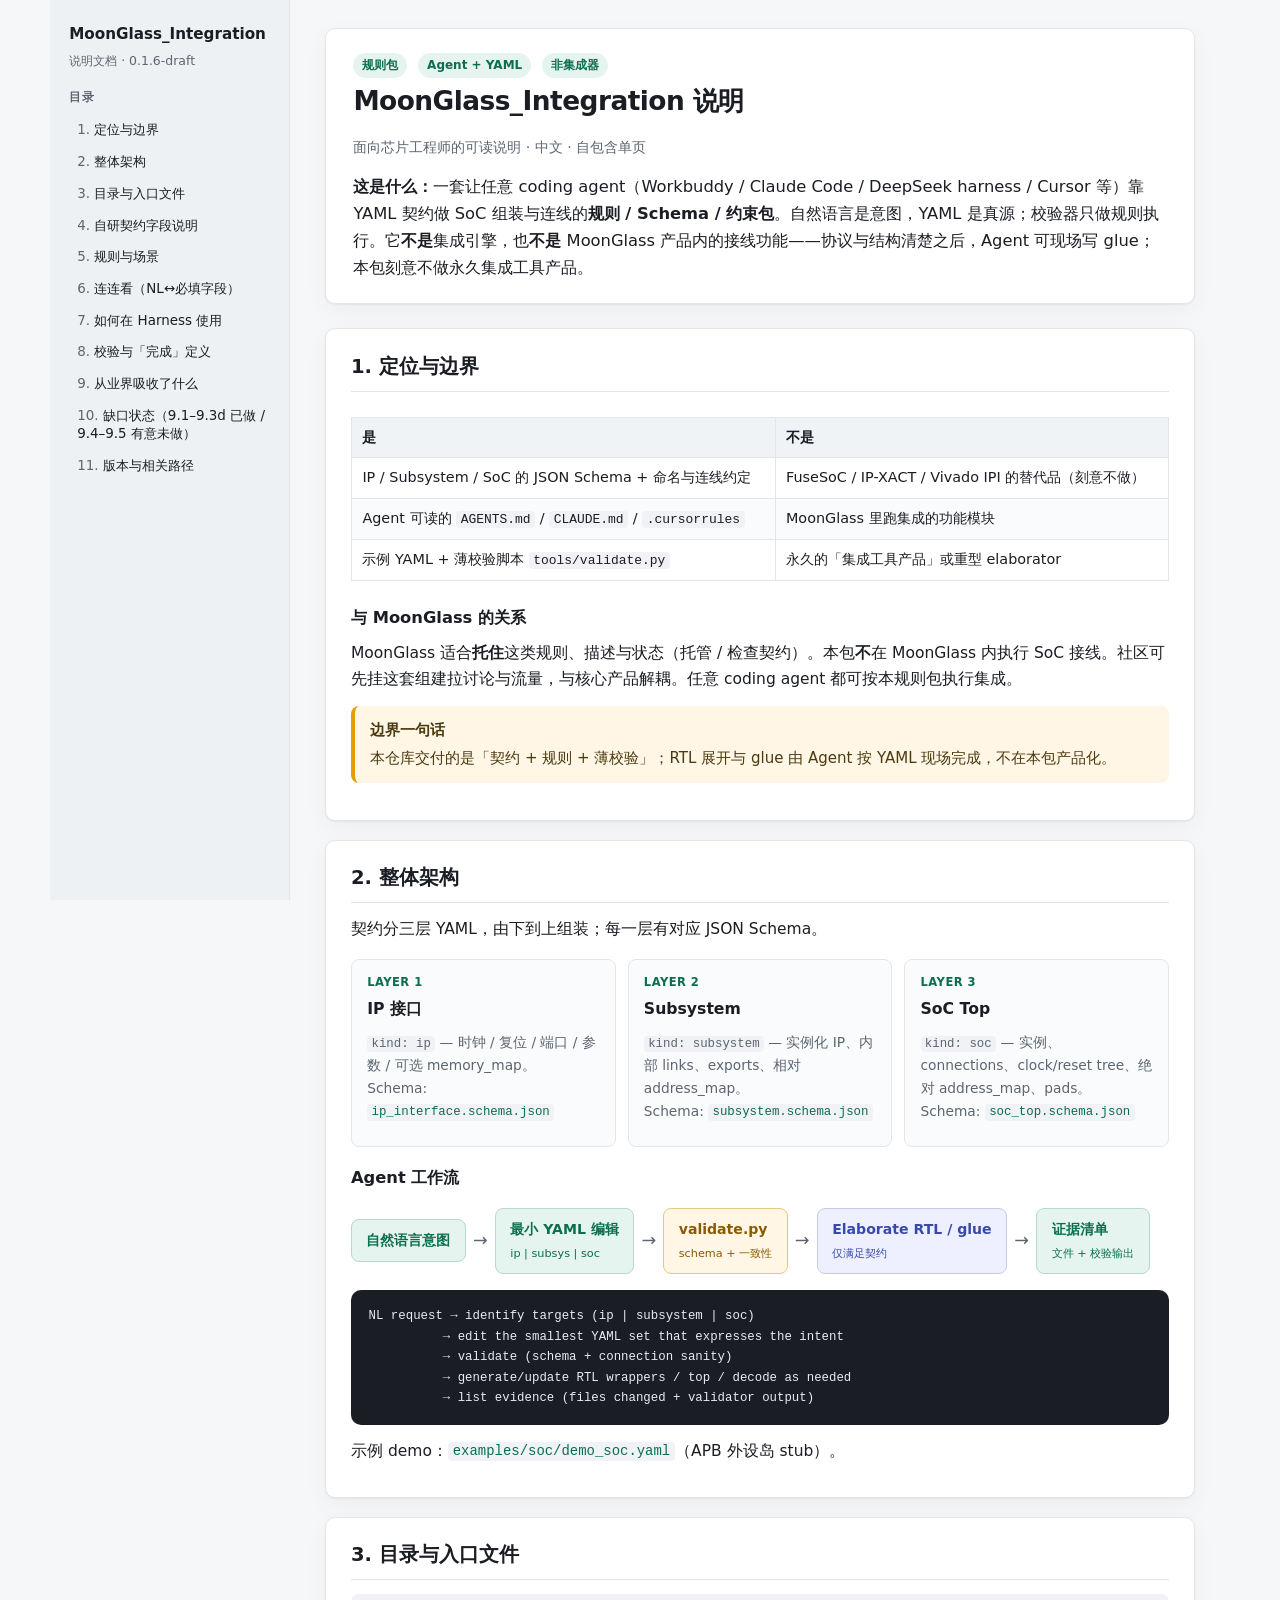
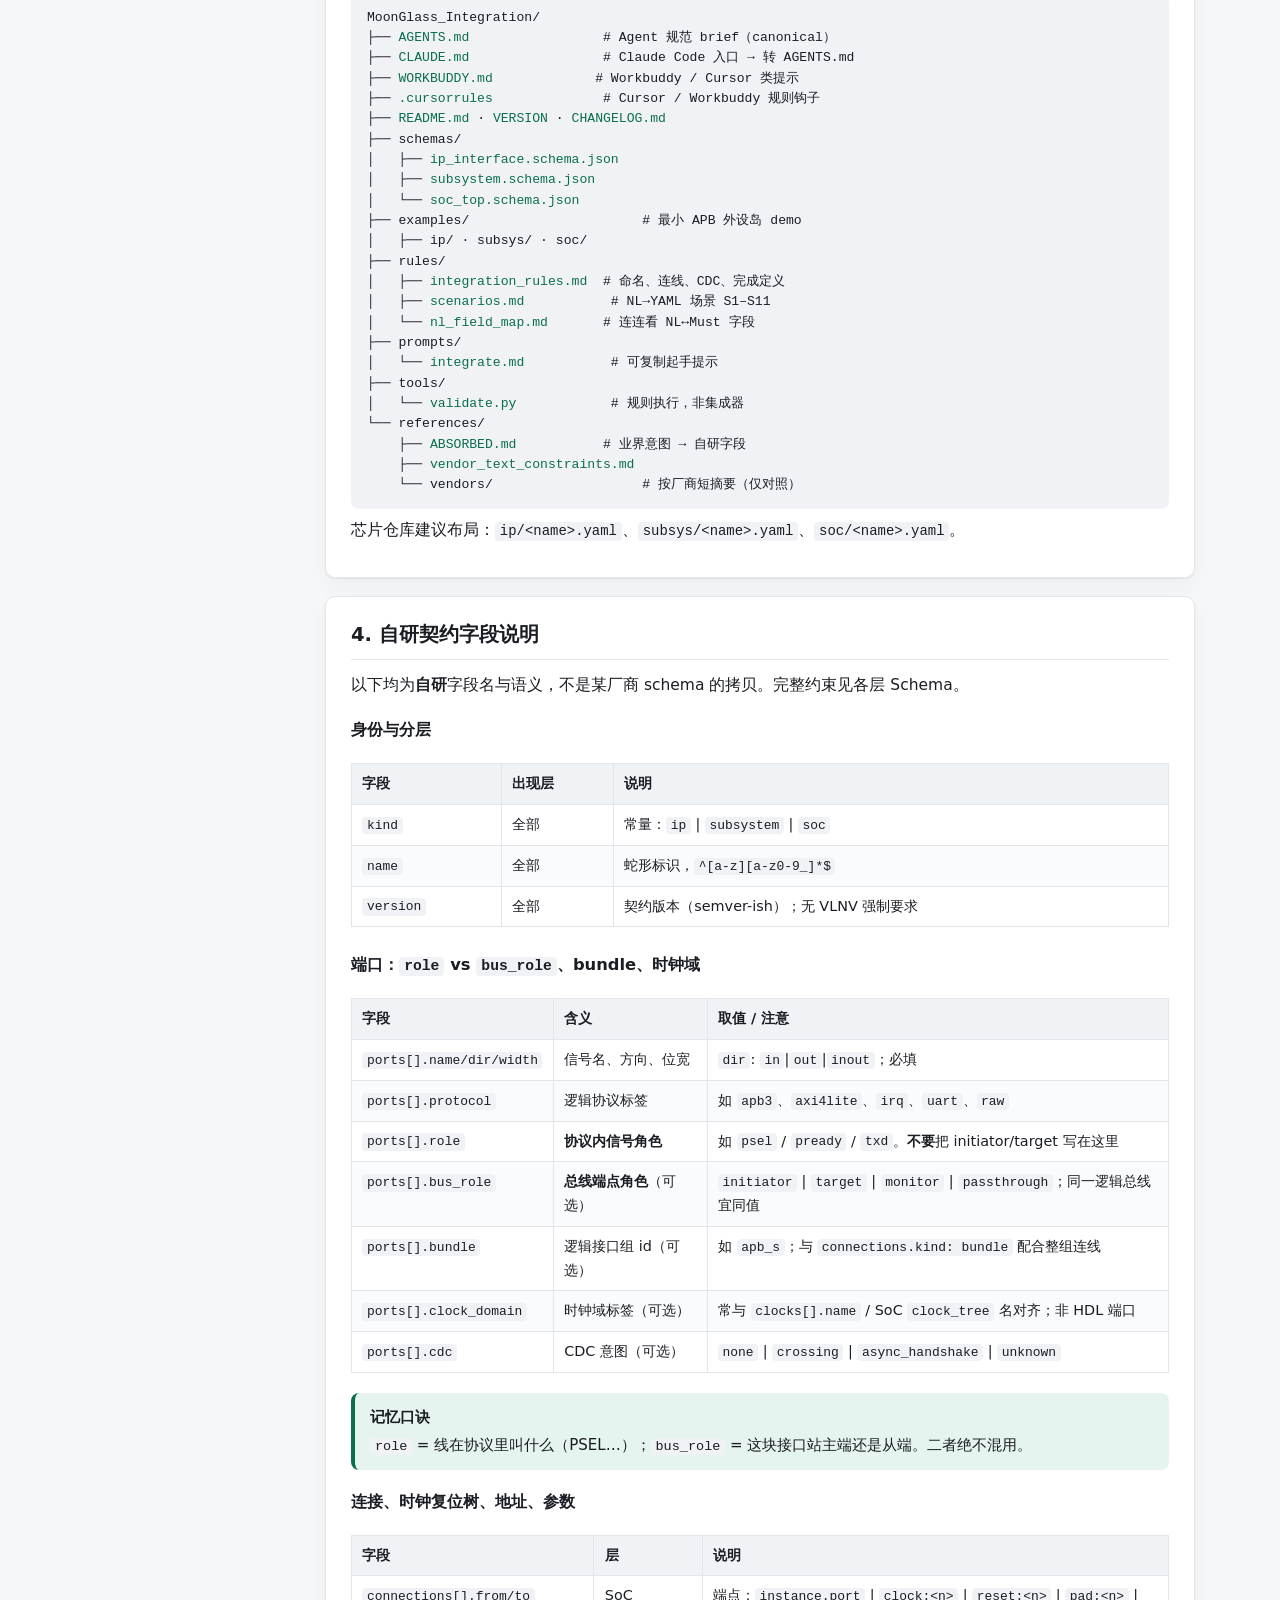
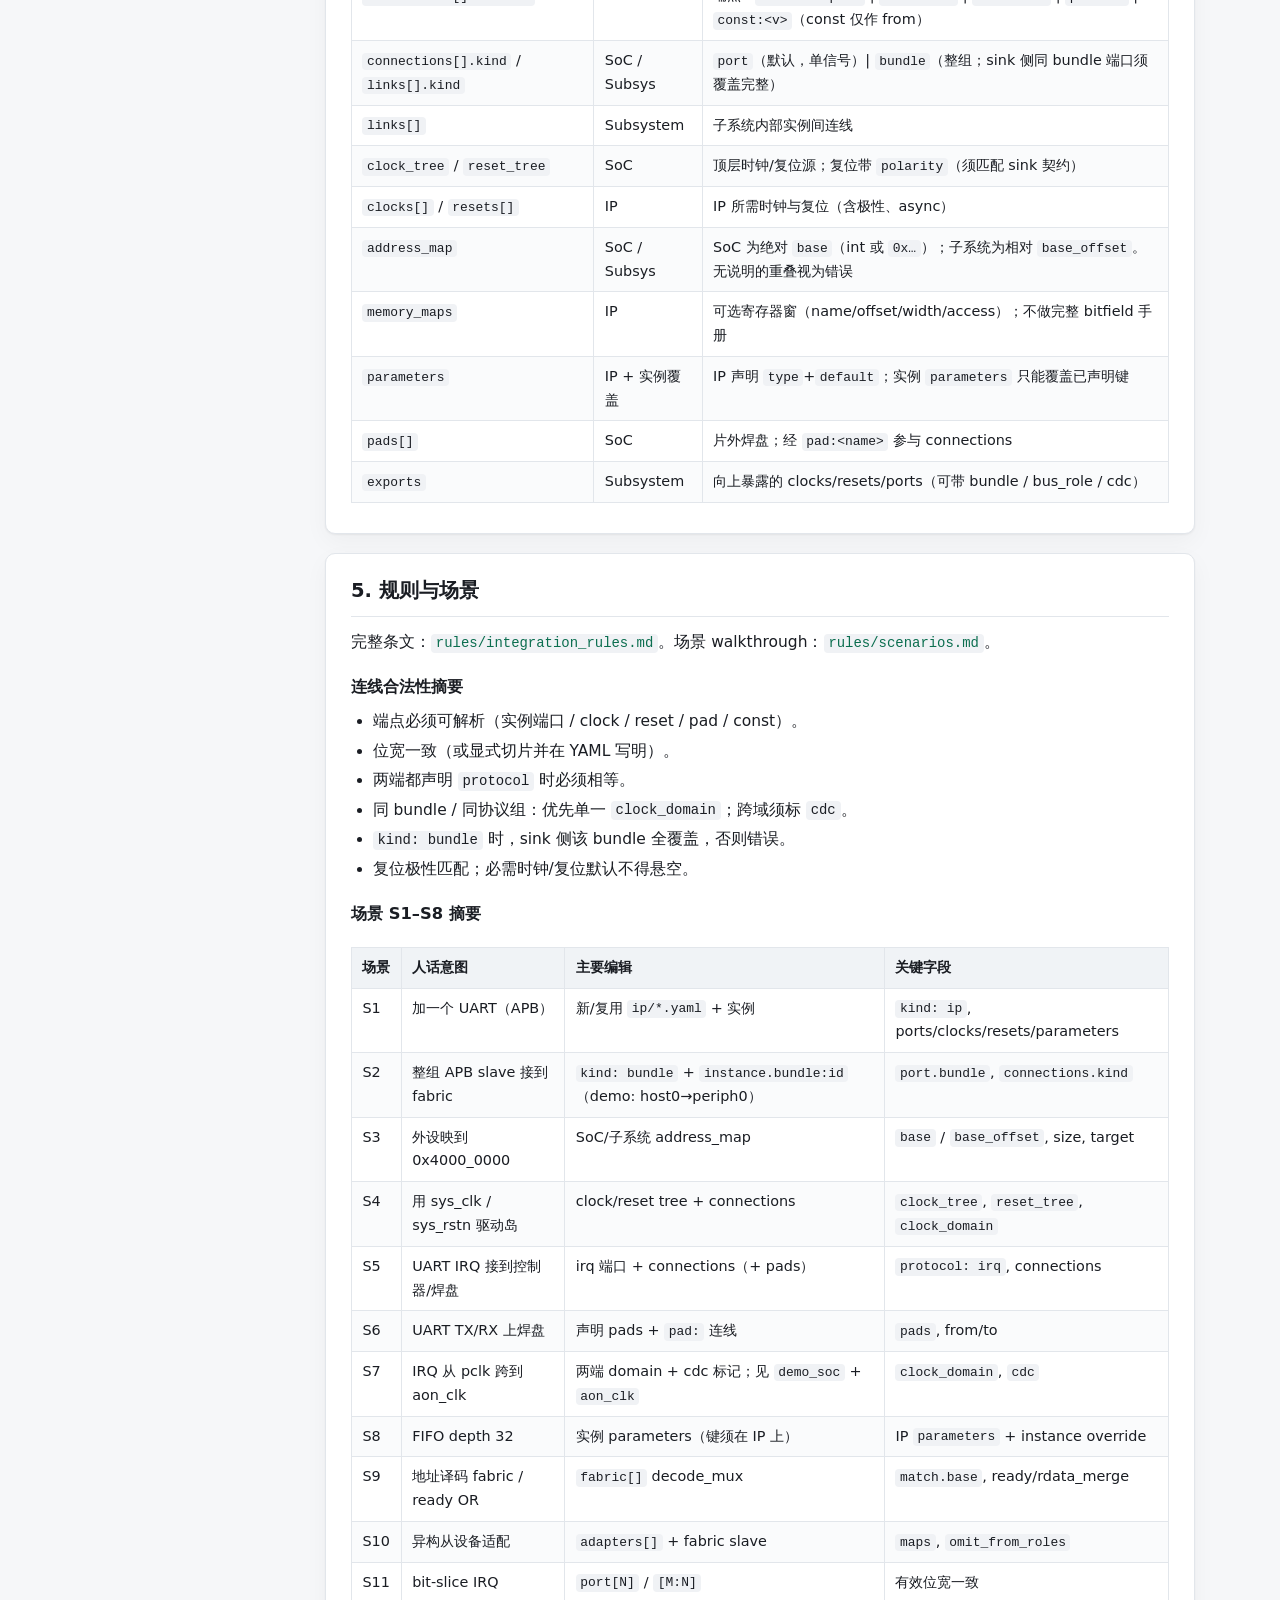
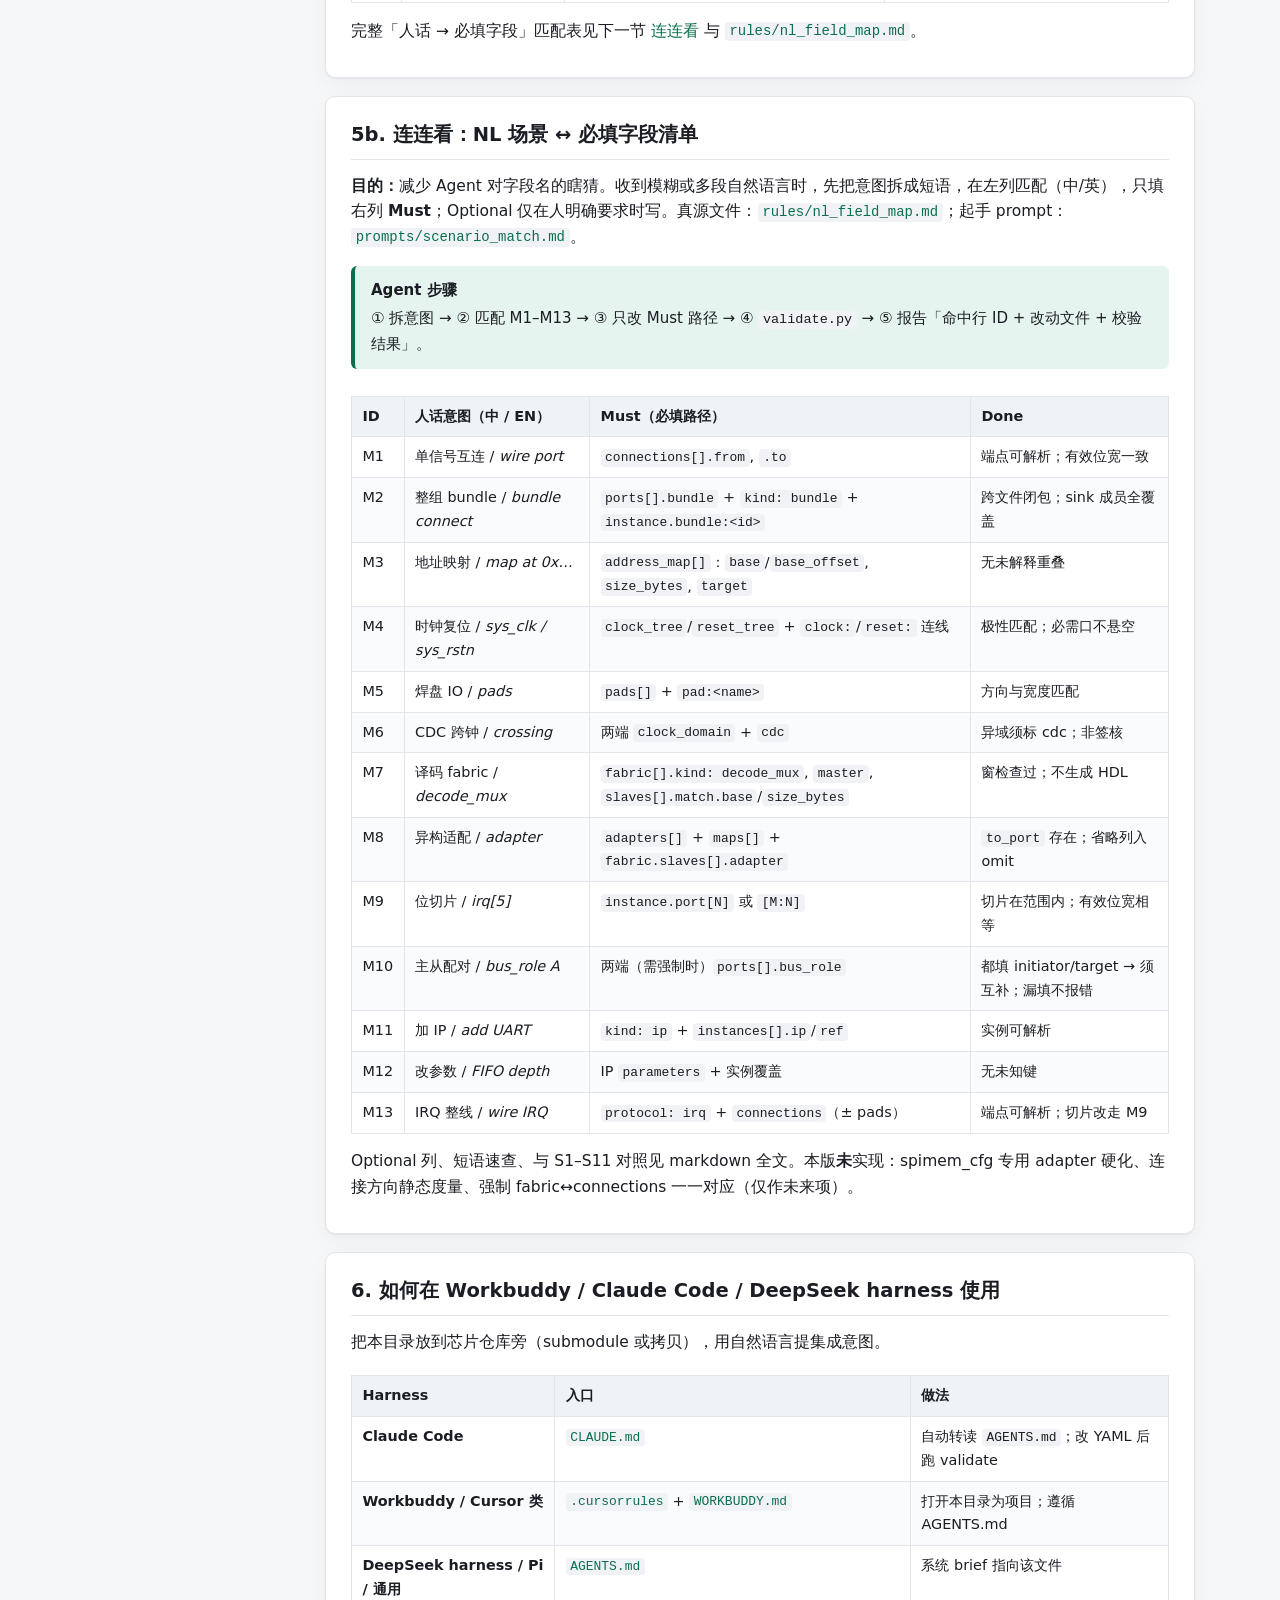
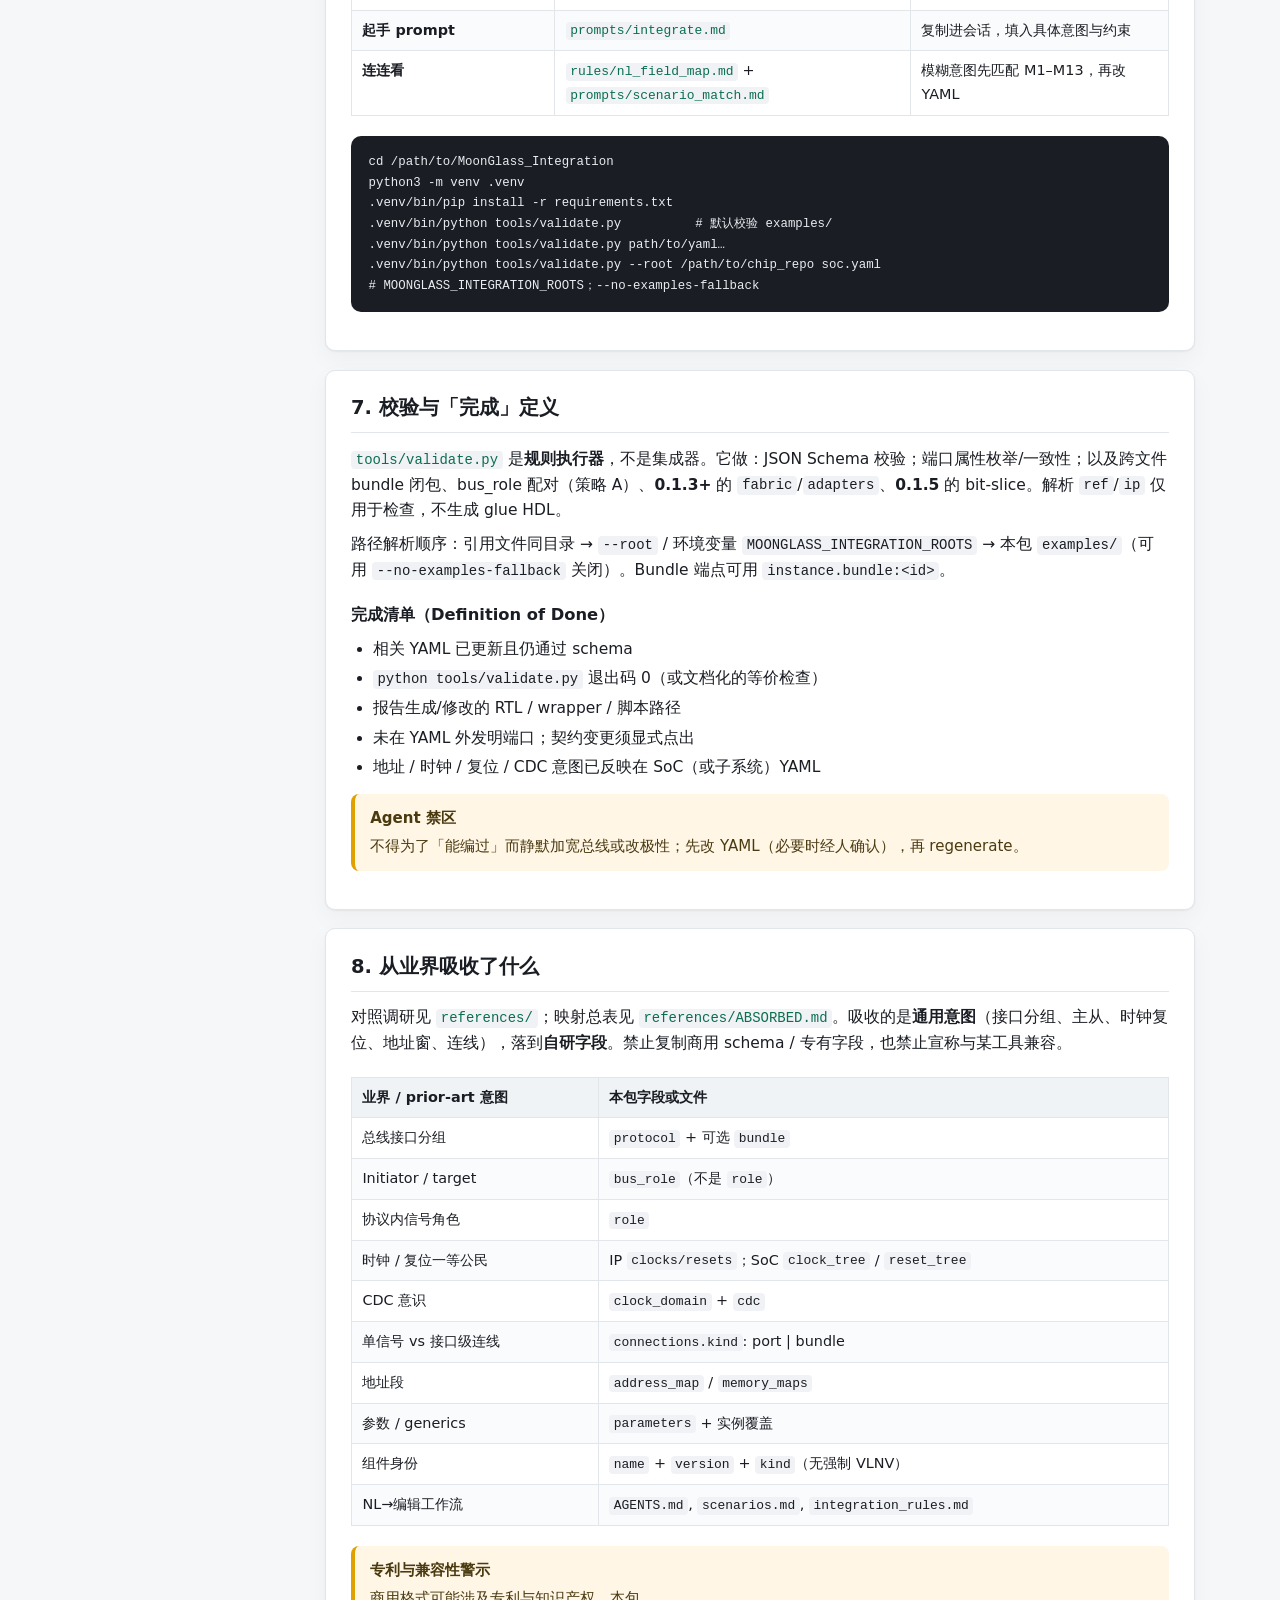
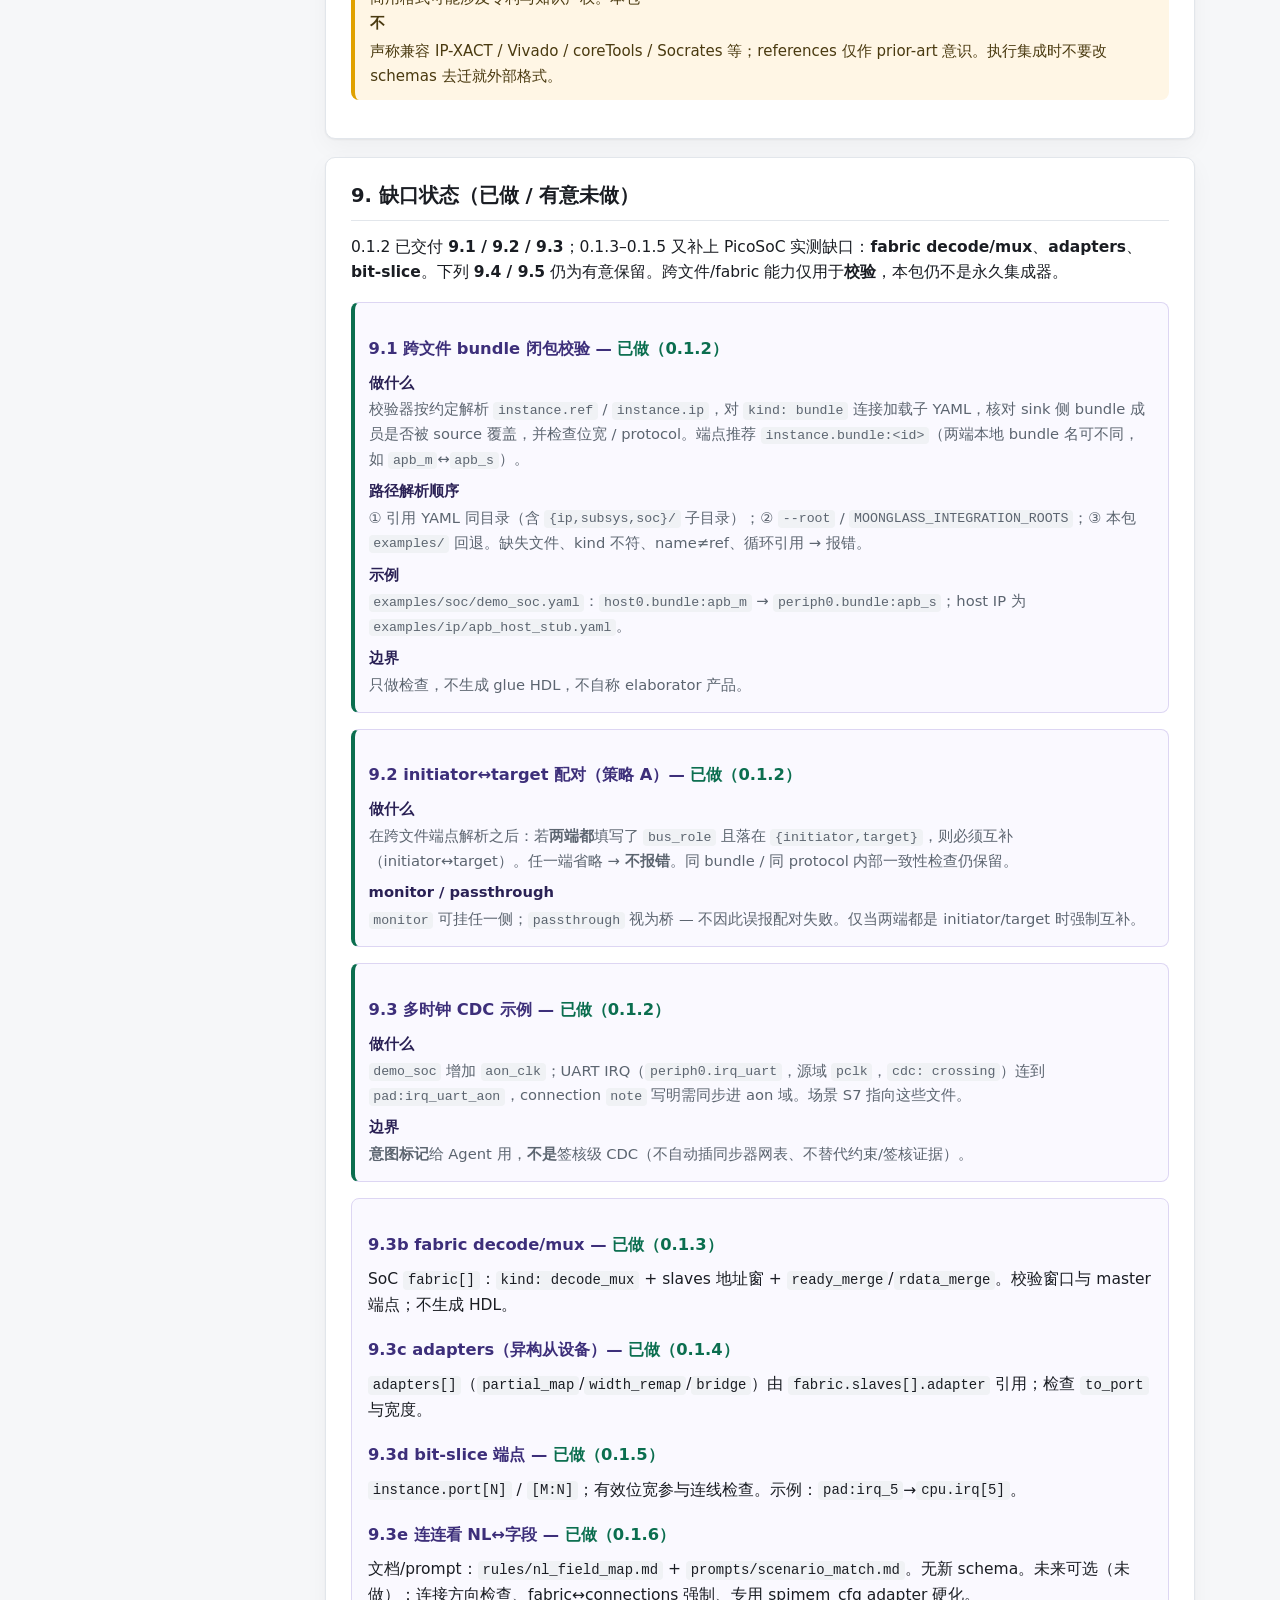
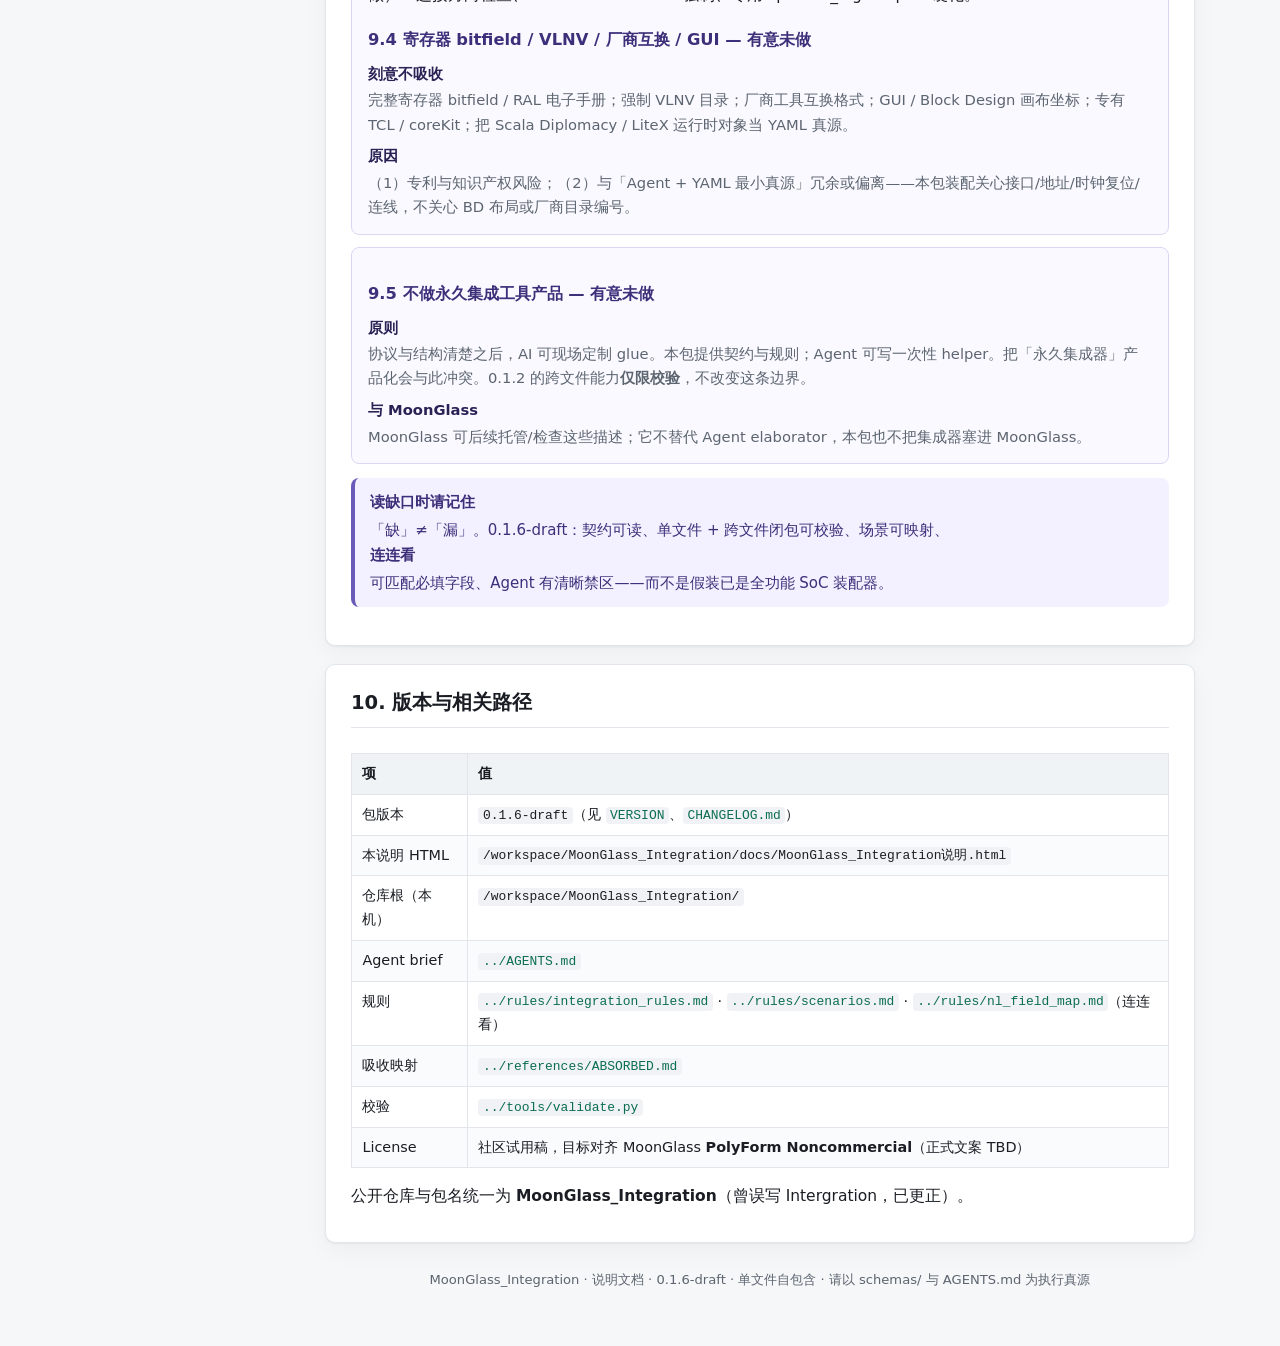
==== commit b87db2f2: "Fix repo spelling: Intergration → Integration Rename-aligned URLs, comic site hero/links, README bad" ====
--- a/docs/MoonGlass_Integration说明.html
+++ b/docs/MoonGlass_Integration说明.html
@@ -821,7 +821,7 @@
     </tbody>
   </table>
   </div>
-  <p>曾用拼写 <em>MoonGlass_Intergration</em> 为笔误；正确名称为 <strong>MoonGlass_Integration</strong>。</p>
+  <p>公开仓库与包名统一为 <strong>MoonGlass_Integration</strong>（曾误写 Intergration，已更正）。</p>
 </section>
 
 <footer class="page-foot">
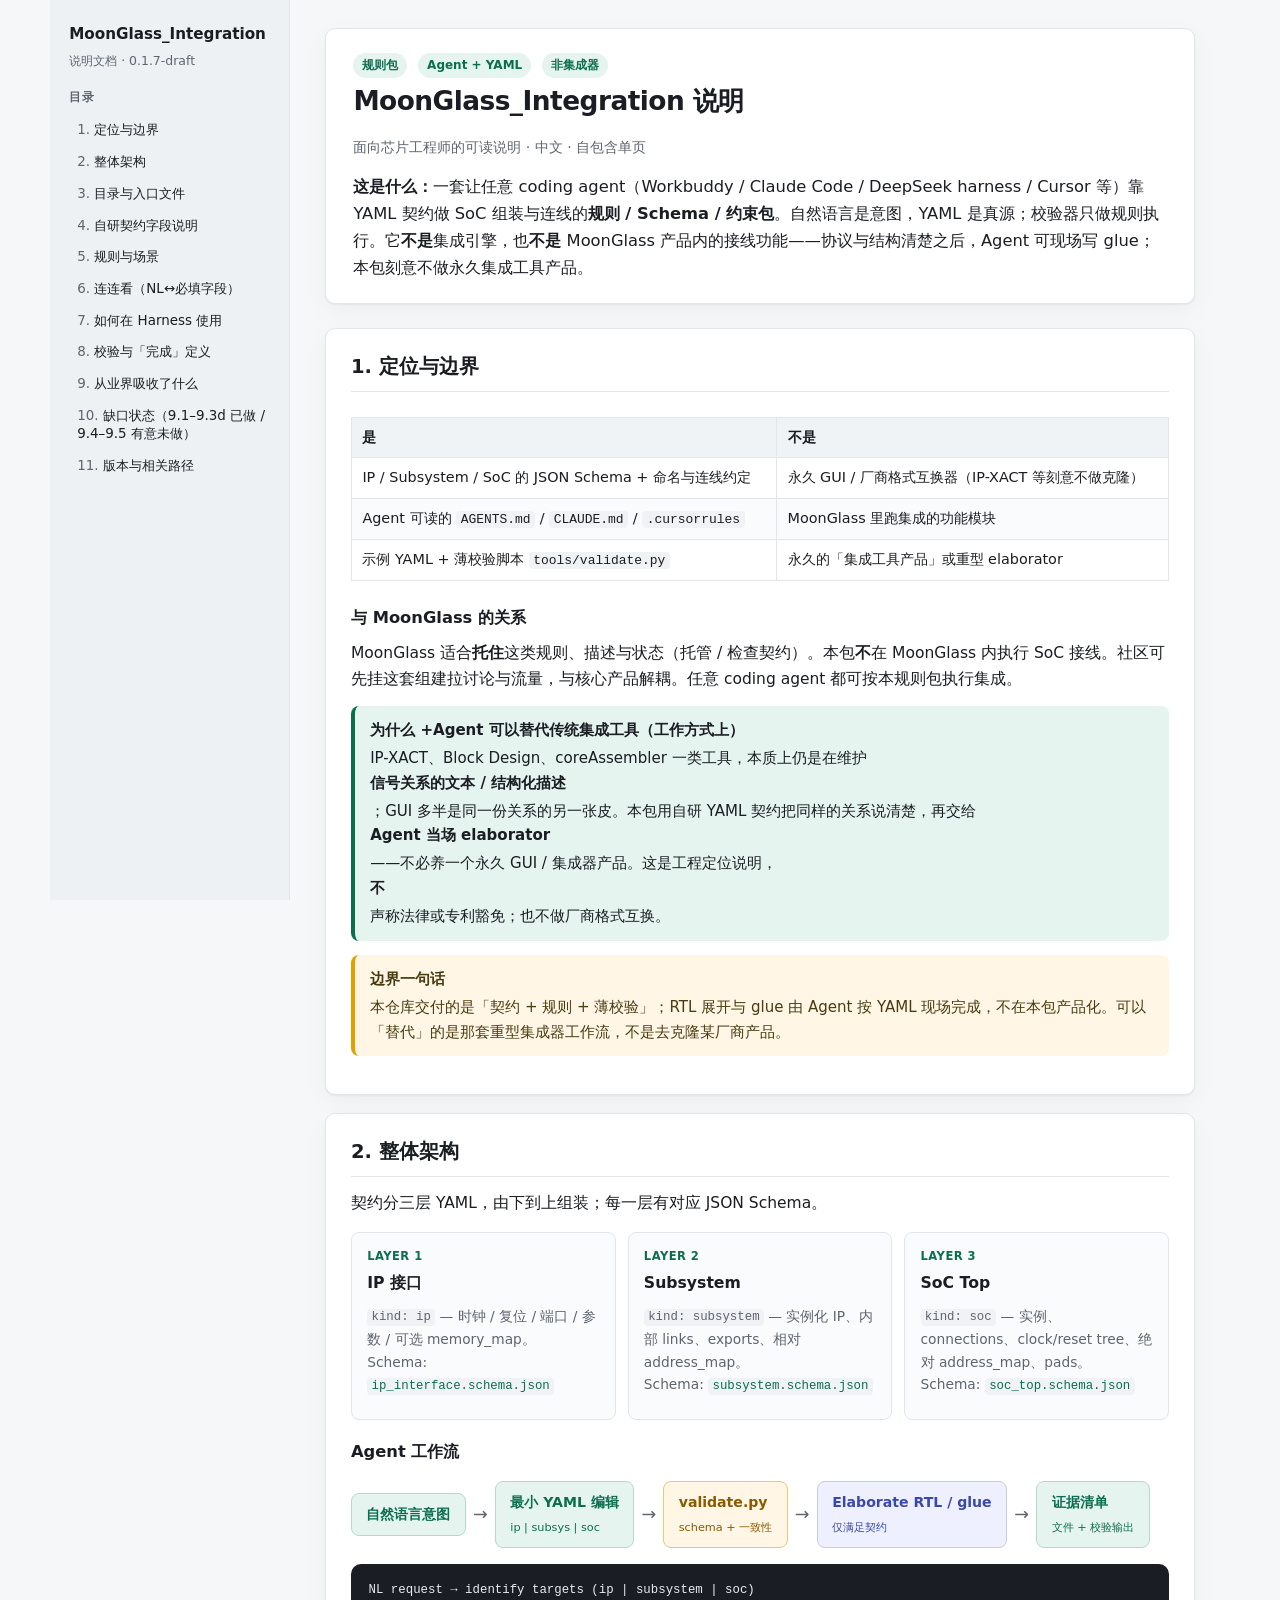
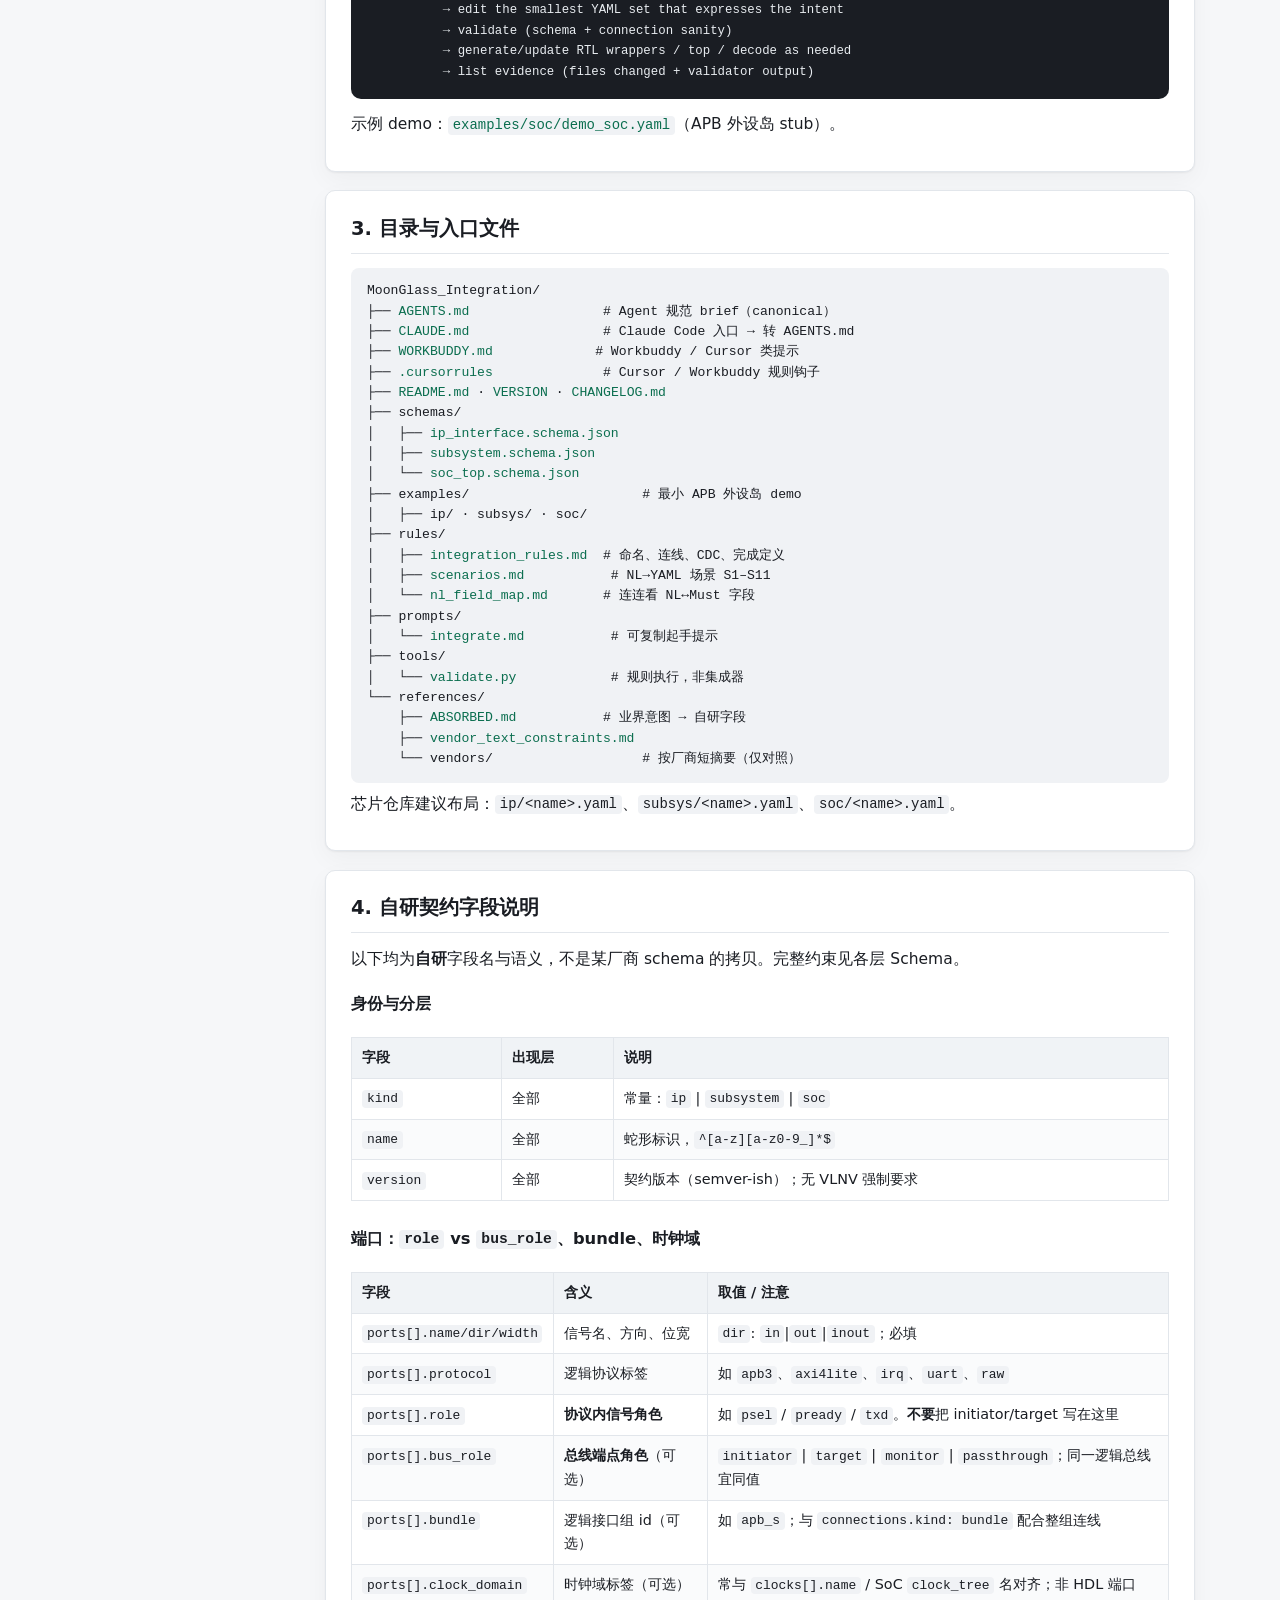
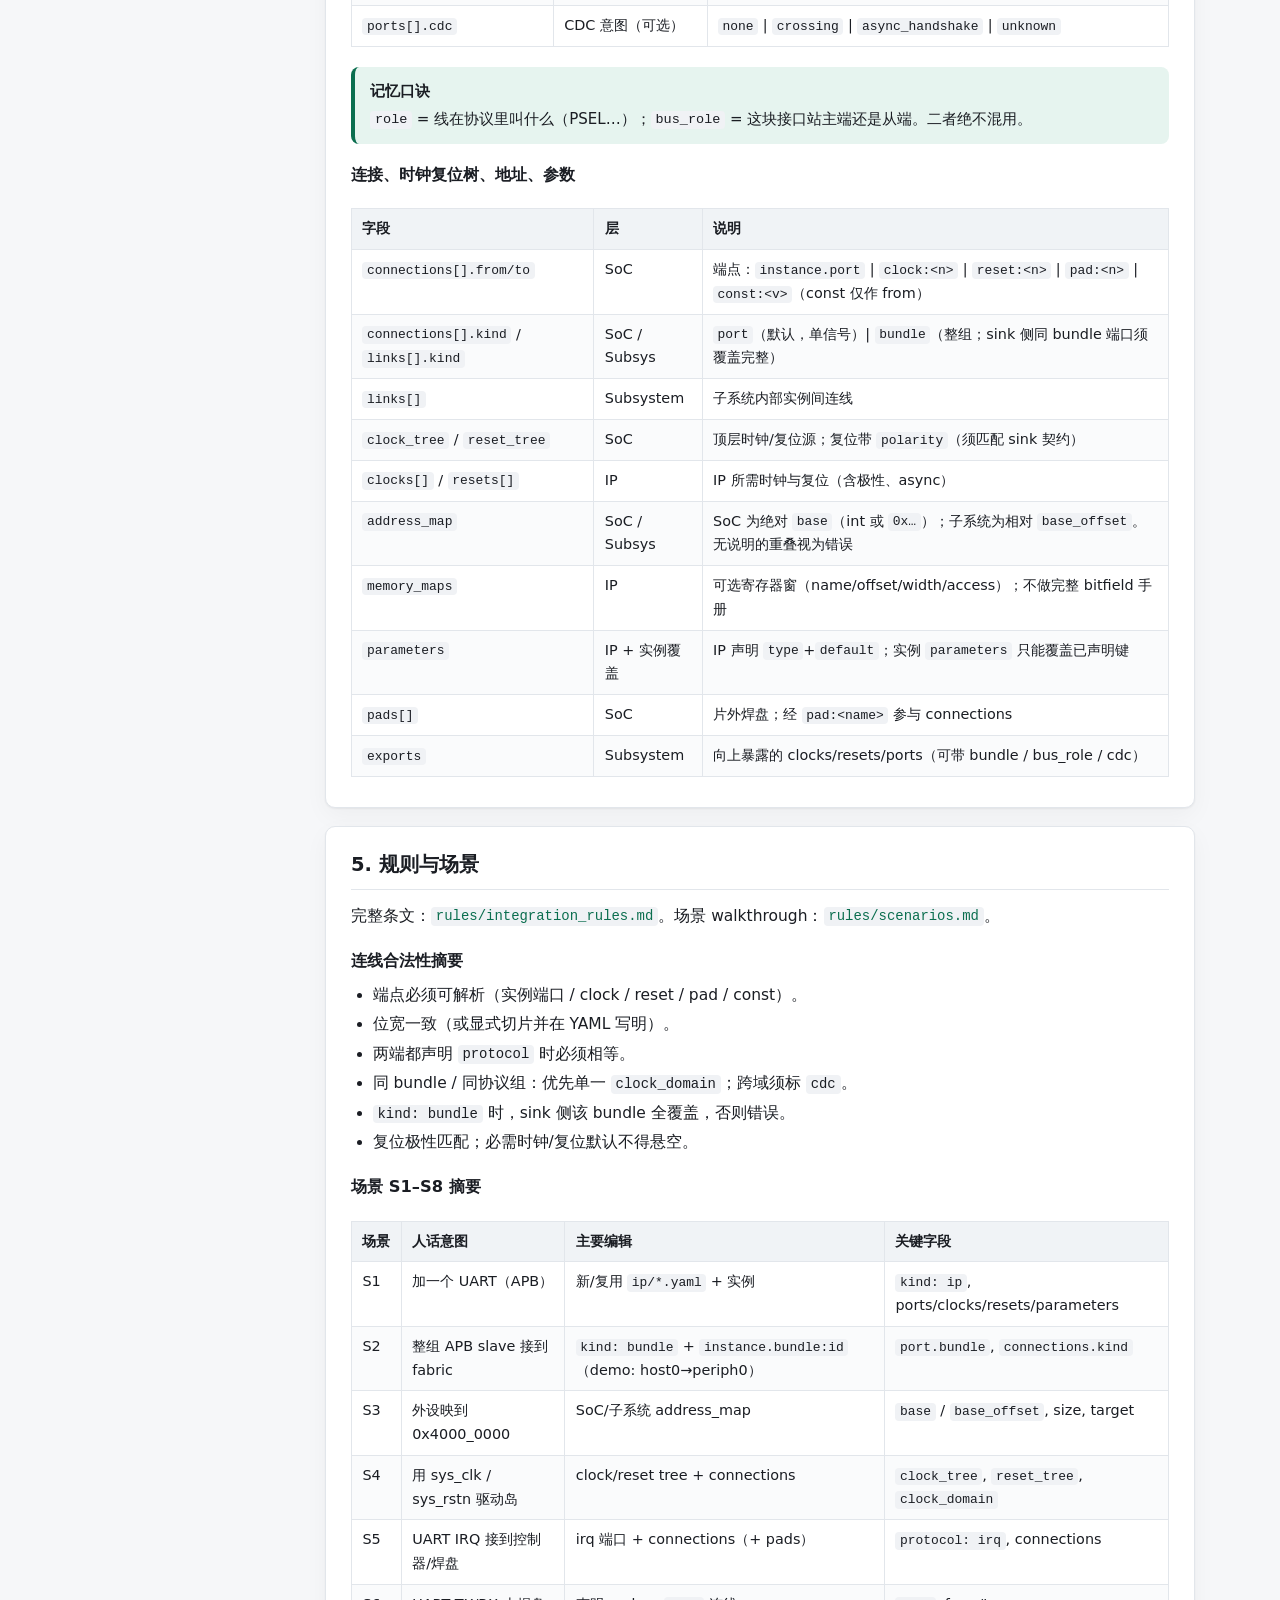
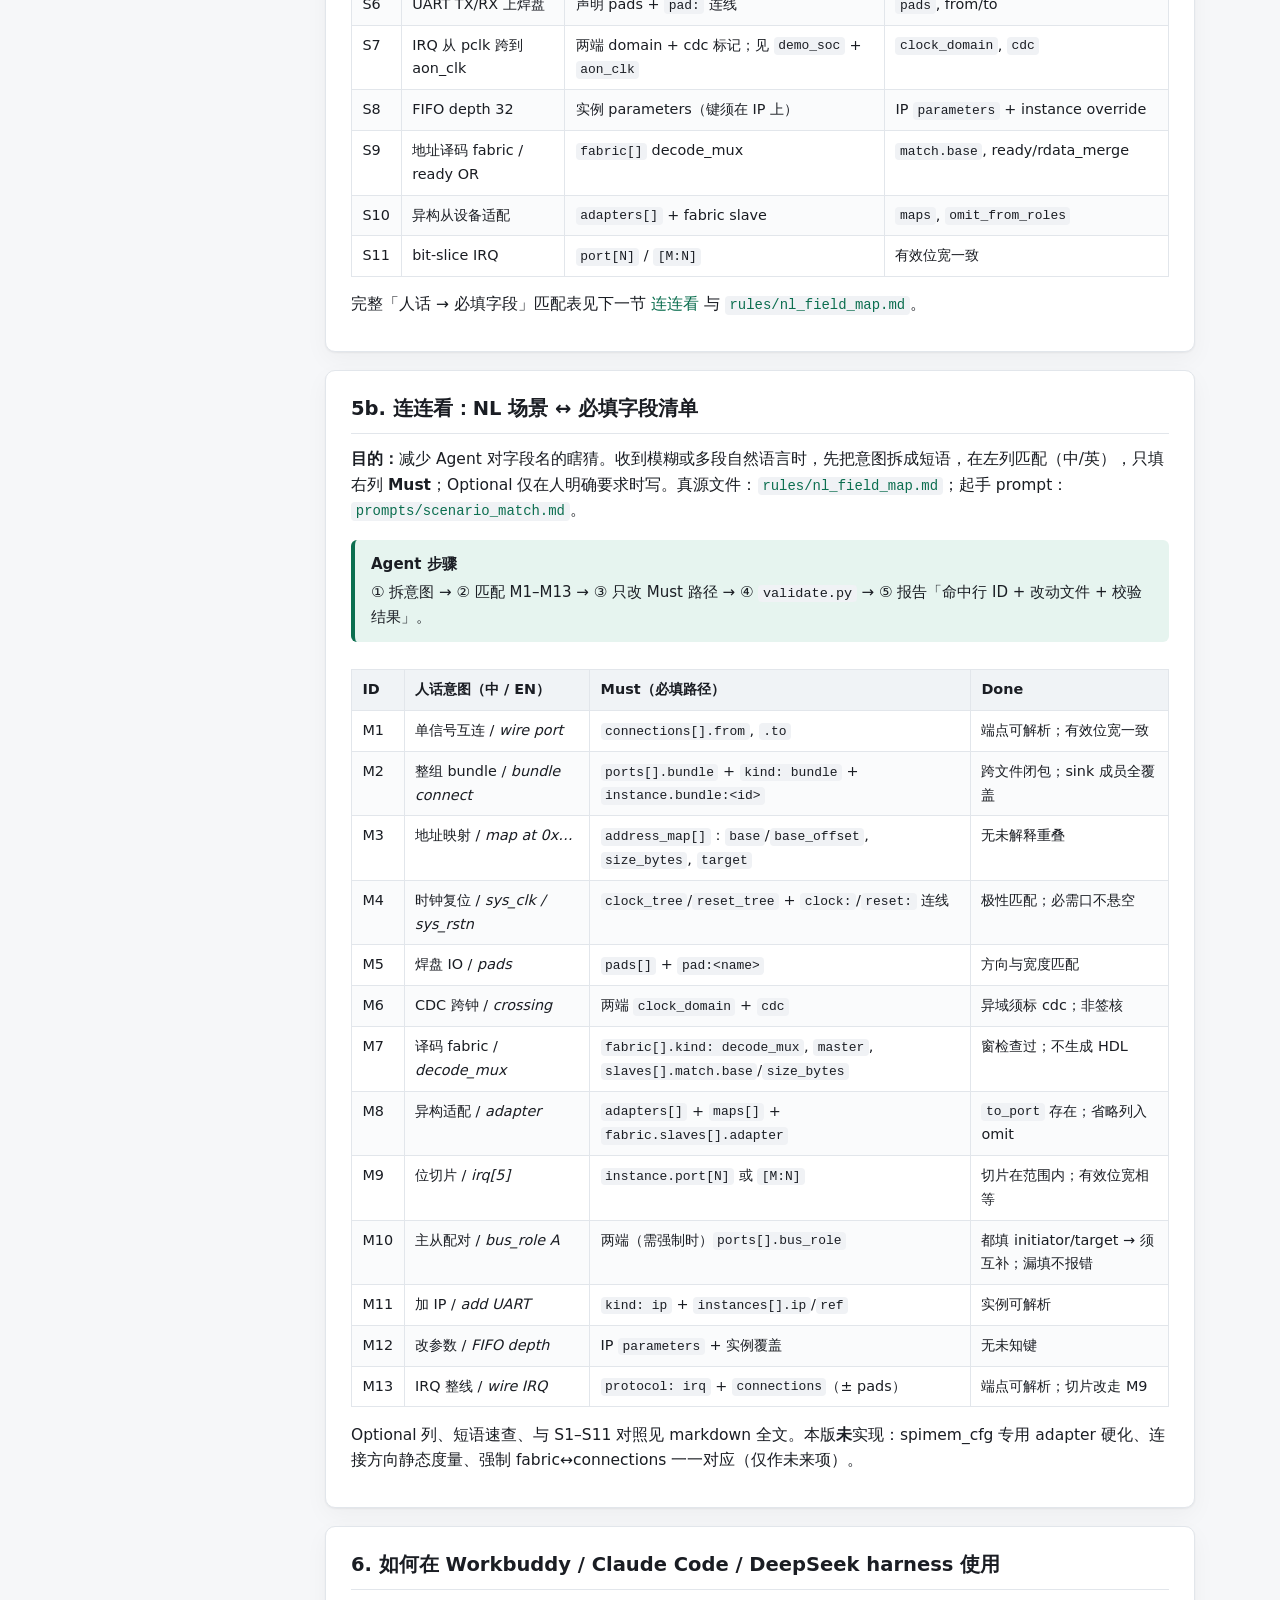
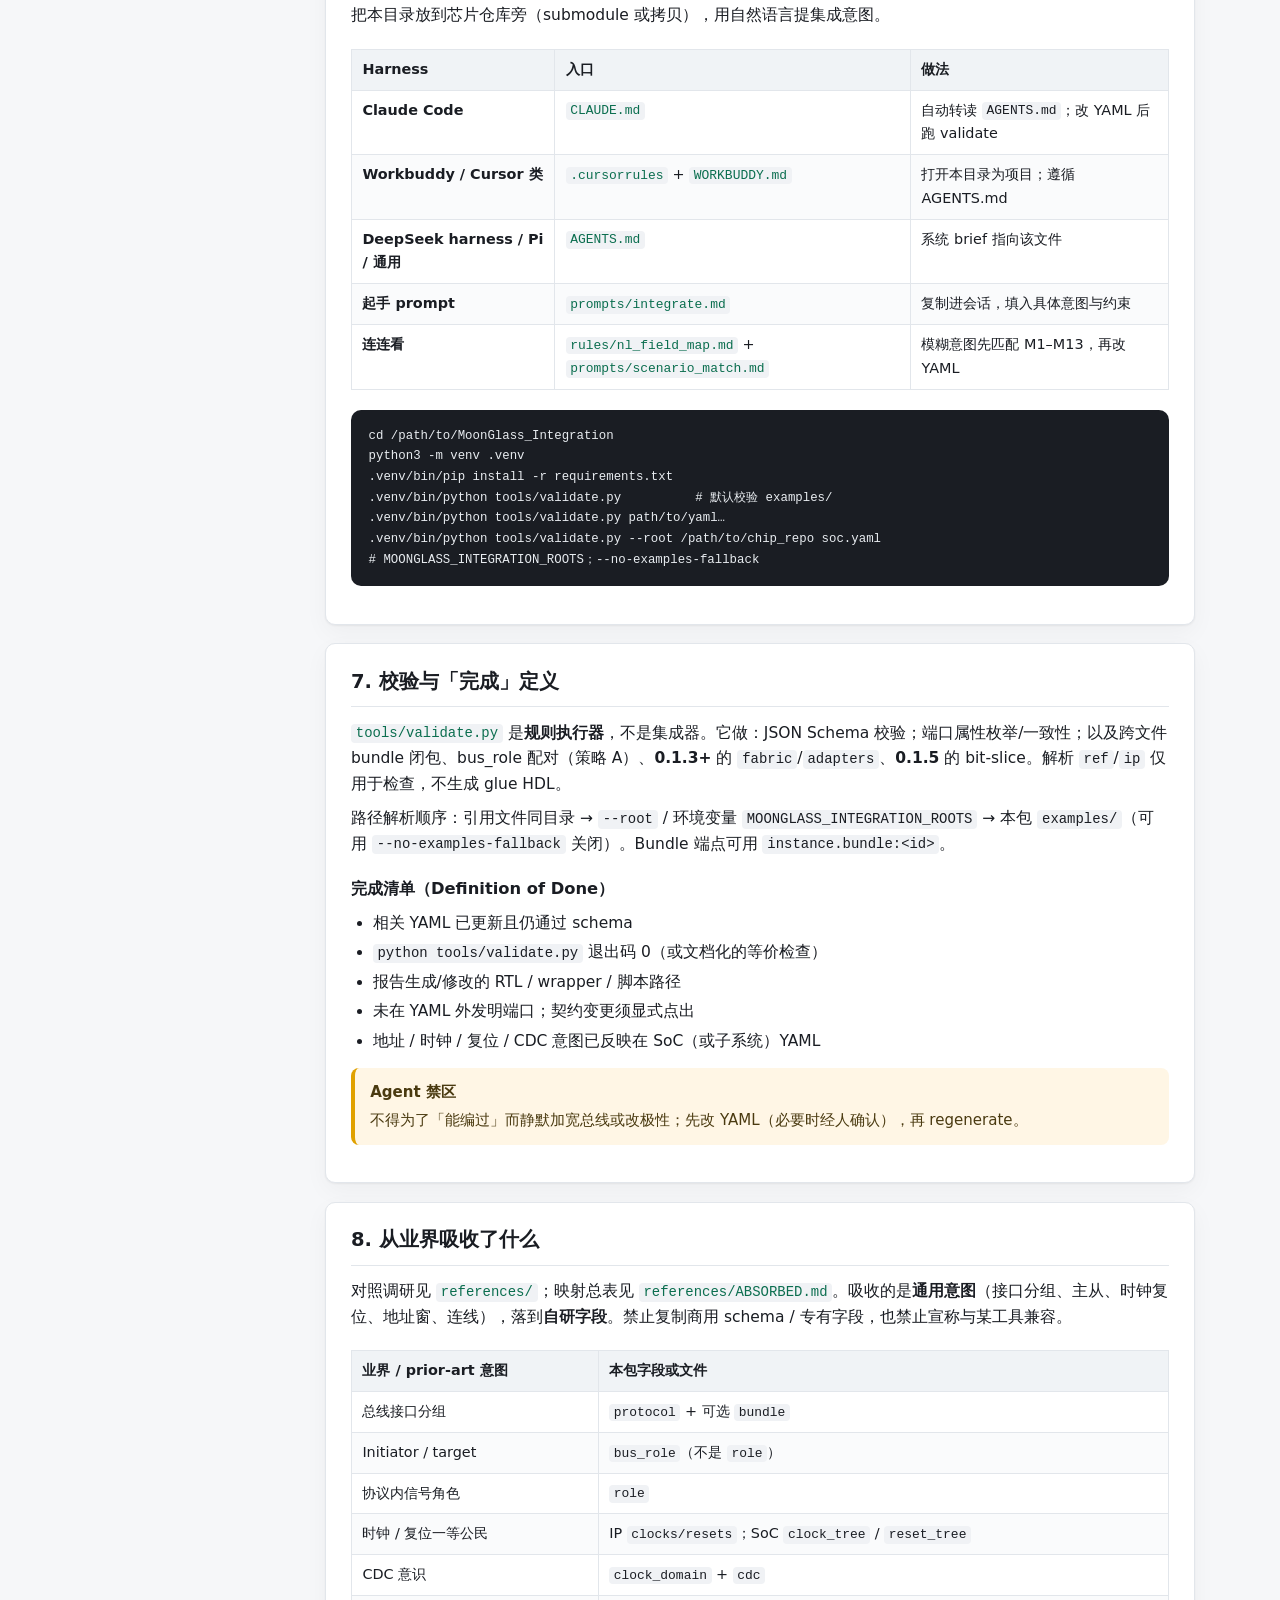
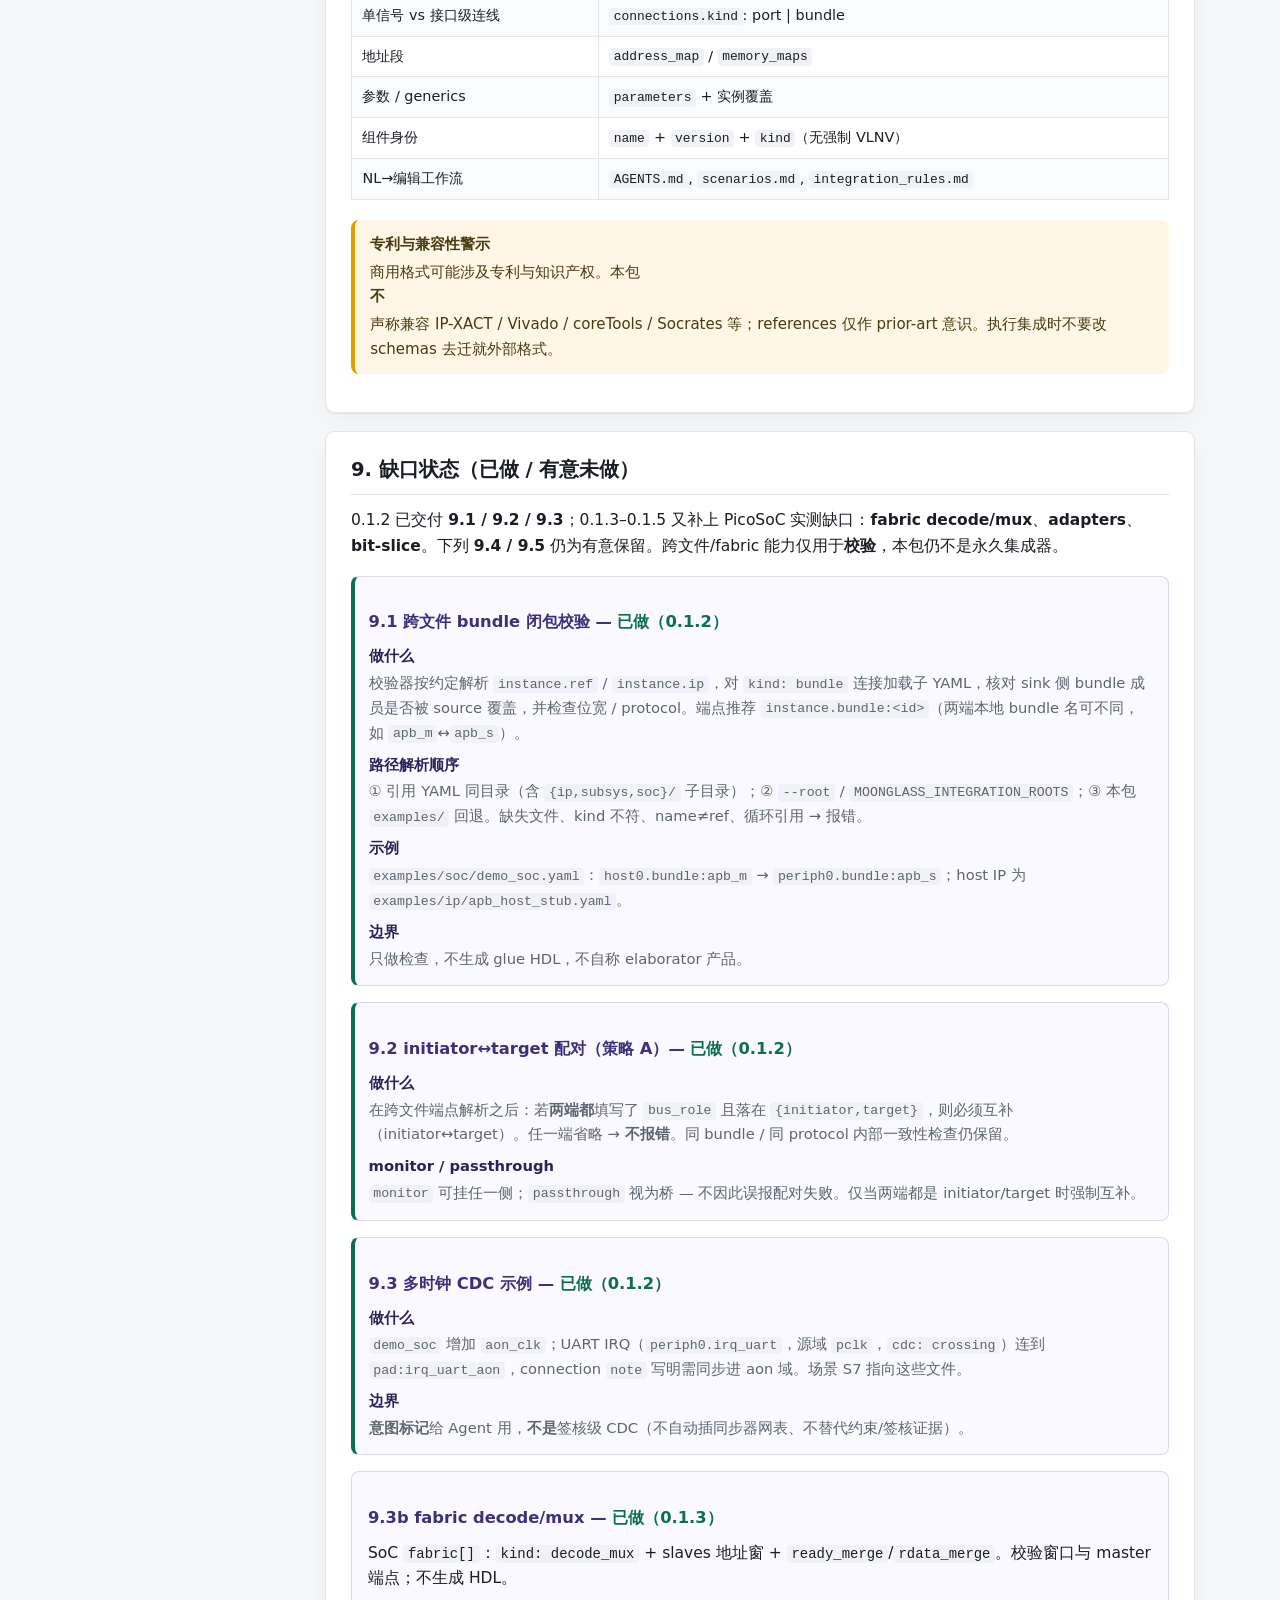
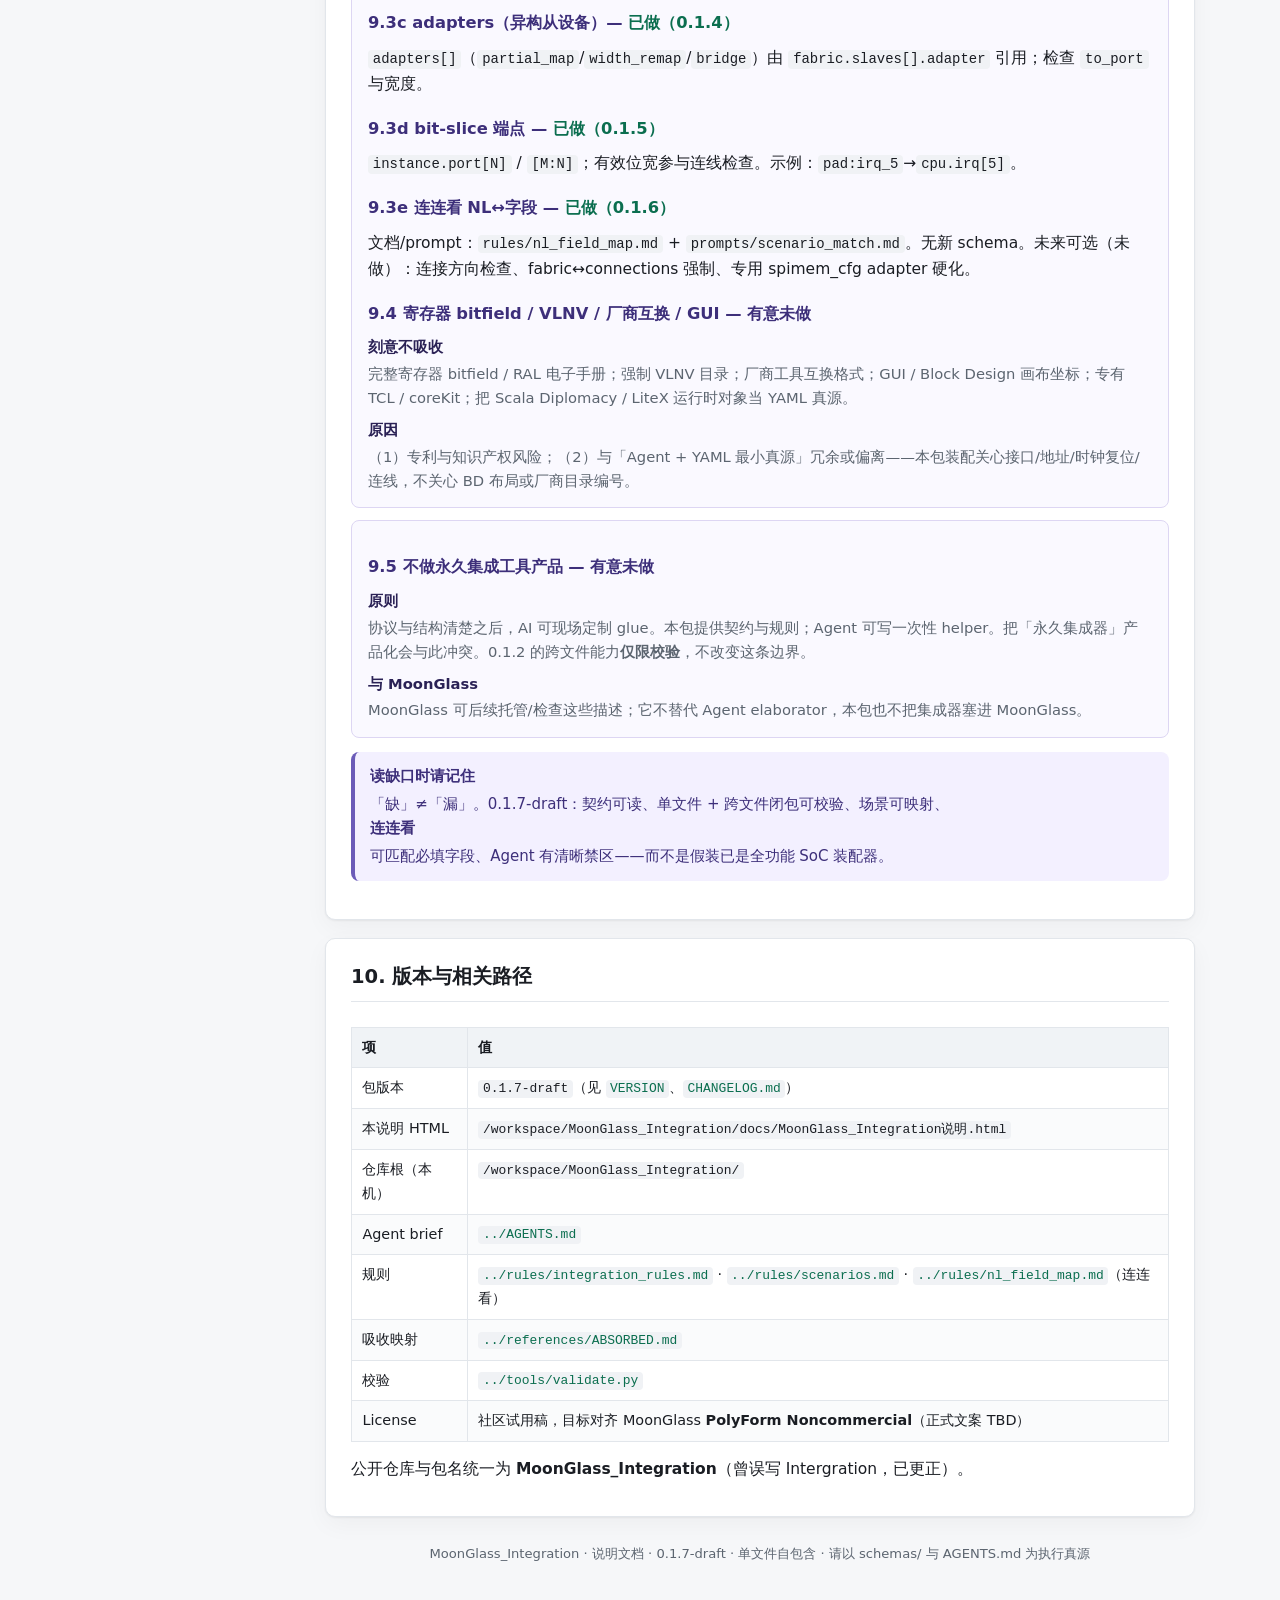
==== commit 3b5f489a: "Explain why pack+Agent can replace traditional SoC integrators Traditional tools are still signal-re" ====
--- a/docs/MoonGlass_Integration说明.html
+++ b/docs/MoonGlass_Integration说明.html
@@ -3,7 +3,7 @@
 <head>
 <meta charset="utf-8">
 <meta name="viewport" content="width=device-width, initial-scale=1">
-<title>MoonGlass_Integration 说明 — 0.1.6-draft</title>
+<title>MoonGlass_Integration 说明 — 0.1.7-draft</title>
 <style>
   :root {
     --bg: #f6f7f9;
@@ -312,7 +312,7 @@
 <div class="layout">
 <nav class="toc" aria-label="目录">
   <div class="brand">MoonGlass_Integration</div>
-  <div class="ver">说明文档 · 0.1.6-draft</div>
+  <div class="ver">说明文档 · 0.1.7-draft</div>
   <h2>目录</h2>
   <ol>
     <li><a href="#定位与边界">定位与边界</a></li>
@@ -348,7 +348,7 @@
     <tbody>
       <tr>
         <td>IP / Subsystem / SoC 的 JSON Schema + 命名与连线约定</td>
-        <td>FuseSoC / IP-XACT / Vivado IPI 的替代品（刻意不做）</td>
+        <td>永久 GUI / 厂商格式互换器（IP-XACT 等刻意不做克隆）</td>
       </tr>
       <tr>
         <td>Agent 可读的 <code>AGENTS.md</code> / <code>CLAUDE.md</code> / <code>.cursorrules</code></td>
@@ -363,9 +363,13 @@
   </div>
   <h3>与 MoonGlass 的关系</h3>
   <p>MoonGlass 适合<strong>托住</strong>这类规则、描述与状态（托管 / 检查契约）。本包<strong>不</strong>在 MoonGlass 内执行 SoC 接线。社区可先挂这套组建拉讨论与流量，与核心产品解耦。任意 coding agent 都可按本规则包执行集成。</p>
+  <div class="callout ok">
+    <strong>为什么 +Agent 可以替代传统集成工具（工作方式上）</strong>
+    IP-XACT、Block Design、coreAssembler 一类工具，本质上仍是在维护<strong>信号关系的文本 / 结构化描述</strong>；GUI 多半是同一份关系的另一张皮。本包用自研 YAML 契约把同样的关系说清楚，再交给 <strong>Agent 当场 elaborator</strong>——不必养一个永久 GUI / 集成器产品。这是工程定位说明，<strong>不</strong>声称法律或专利豁免；也不做厂商格式互换。
+  </div>
   <div class="callout warn">
     <strong>边界一句话</strong>
-    本仓库交付的是「契约 + 规则 + 薄校验」；RTL 展开与 glue 由 Agent 按 YAML 现场完成，不在本包产品化。
+    本仓库交付的是「契约 + 规则 + 薄校验」；RTL 展开与 glue 由 Agent 按 YAML 现场完成，不在本包产品化。可以「替代」的是那套重型集成器工作流，不是去克隆某厂商产品。
   </div>
 </section>
 
@@ -799,7 +803,7 @@
 
   <div class="callout gap">
     <strong>读缺口时请记住</strong>
-    「缺」≠「漏」。0.1.6-draft：契约可读、单文件 + 跨文件闭包可校验、场景可映射、<strong>连连看</strong>可匹配必填字段、Agent 有清晰禁区——而不是假装已是全功能 SoC 装配器。
+    「缺」≠「漏」。0.1.7-draft：契约可读、单文件 + 跨文件闭包可校验、场景可映射、<strong>连连看</strong>可匹配必填字段、Agent 有清晰禁区——而不是假装已是全功能 SoC 装配器。
   </div>
 </section>
 
@@ -810,7 +814,7 @@
   <table>
     <thead><tr><th>项</th><th>值</th></tr></thead>
     <tbody>
-      <tr><td>包版本</td><td><code>0.1.6-draft</code>（见 <a href="../VERSION"><code>VERSION</code></a>、<a href="../CHANGELOG.md"><code>CHANGELOG.md</code></a>）</td></tr>
+      <tr><td>包版本</td><td><code>0.1.7-draft</code>（见 <a href="../VERSION"><code>VERSION</code></a>、<a href="../CHANGELOG.md"><code>CHANGELOG.md</code></a>）</td></tr>
       <tr><td>本说明 HTML</td><td><code>/workspace/MoonGlass_Integration/docs/MoonGlass_Integration说明.html</code></td></tr>
       <tr><td>仓库根（本机）</td><td><code>/workspace/MoonGlass_Integration/</code></td></tr>
       <tr><td>Agent brief</td><td><a href="../AGENTS.md"><code>../AGENTS.md</code></a></td></tr>
@@ -825,7 +829,7 @@
 </section>
 
 <footer class="page-foot">
-  MoonGlass_Integration · 说明文档 · 0.1.6-draft · 单文件自包含 · 请以 schemas/ 与 AGENTS.md 为执行真源
+  MoonGlass_Integration · 说明文档 · 0.1.7-draft · 单文件自包含 · 请以 schemas/ 与 AGENTS.md 为执行真源
 </footer>
 </main>
 </div>
